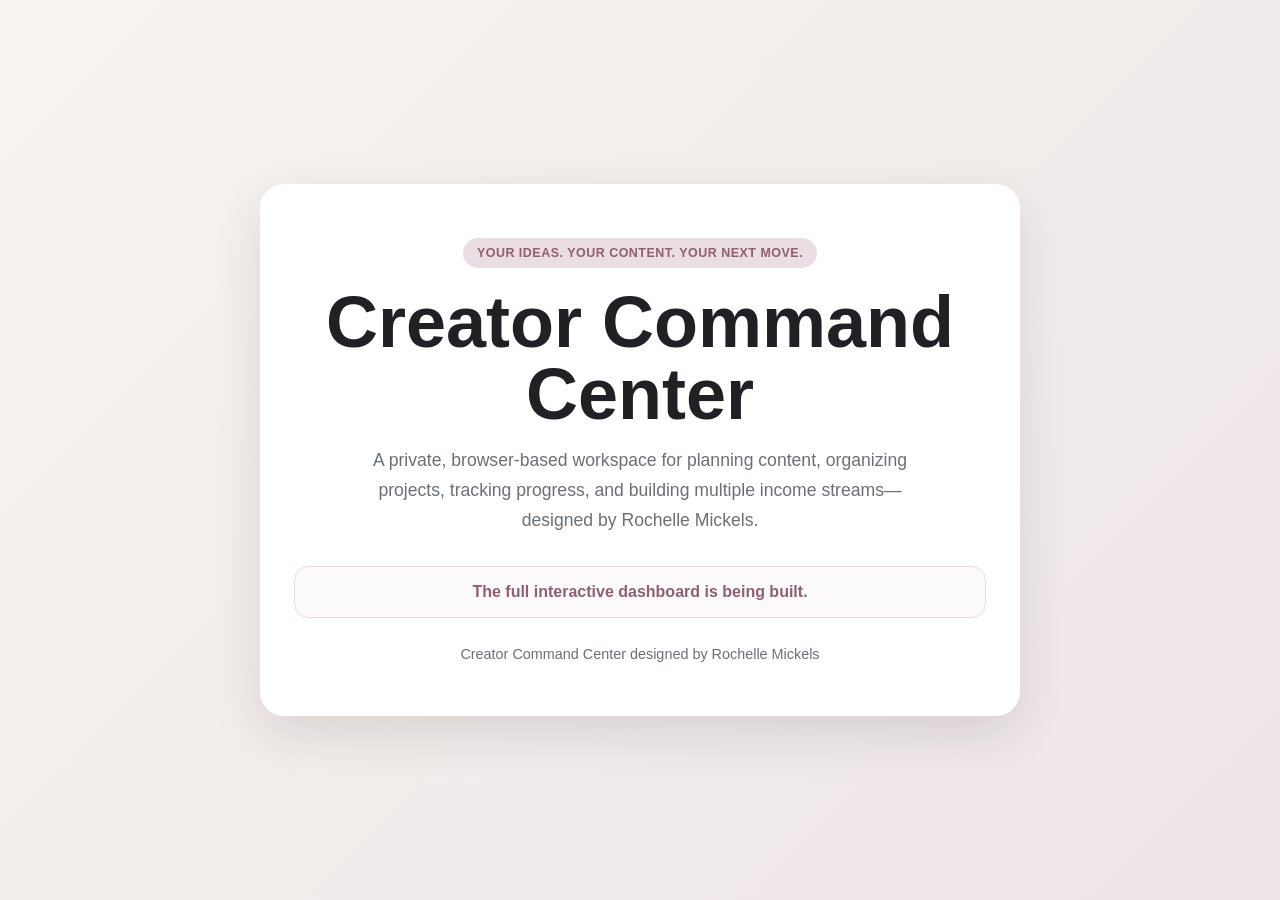
==== index.html @ 7d39bf5c "Add initial Creator Command Center homepage" ====
<!DOCTYPE html>
<html lang="en">
<head>
  <meta charset="UTF-8">
  <meta name="viewport" content="width=device-width, initial-scale=1.0">
  <meta name="description" content="Creator Command Center designed by Rochelle Mickels">
  <title>Creator Command Center</title>
  <style>
    :root {
      --bg: #f7f4ef;
      --card: #ffffff;
      --ink: #202124;
      --muted: #6b6f76;
      --accent: #8f5f73;
      --accent-soft: #eadde3;
    }
    * { box-sizing: border-box; }
    body {
      margin: 0;
      min-height: 100vh;
      display: grid;
      place-items: center;
      padding: 24px;
      font-family: Arial, Helvetica, sans-serif;
      color: var(--ink);
      background: linear-gradient(135deg, #f7f4ef, #eee5e8);
    }
    main {
      width: min(760px, 100%);
      padding: 54px 34px;
      text-align: center;
      background: var(--card);
      border-radius: 24px;
      box-shadow: 0 18px 50px rgba(32, 33, 36, 0.12);
    }
    .eyebrow {
      display: inline-block;
      margin-bottom: 18px;
      padding: 8px 14px;
      border-radius: 999px;
      background: var(--accent-soft);
      color: var(--accent);
      font-weight: 700;
      letter-spacing: .04em;
      text-transform: uppercase;
      font-size: .78rem;
    }
    h1 {
      margin: 0 0 16px;
      font-size: clamp(2.2rem, 7vw, 4.5rem);
      line-height: 1;
    }
    p {
      margin: 0 auto;
      max-width: 590px;
      color: var(--muted);
      font-size: 1.1rem;
      line-height: 1.7;
    }
    .status {
      margin-top: 30px;
      padding: 16px;
      border: 1px solid #e6dce1;
      border-radius: 14px;
      background: #fcfafb;
      font-weight: 700;
      color: var(--accent);
    }
    footer {
      margin-top: 28px;
      color: var(--muted);
      font-size: .9rem;
    }
  </style>
</head>
<body>
  <main>
    <div class="eyebrow">Your ideas. Your content. Your next move.</div>
    <h1>Creator Command Center</h1>
    <p>A private, browser-based workspace for planning content, organizing projects, tracking progress, and building multiple income streams—designed by Rochelle Mickels.</p>
    <div class="status">The full interactive dashboard is being built.</div>
    <footer>Creator Command Center designed by Rochelle Mickels</footer>
  </main>
</body>
</html>
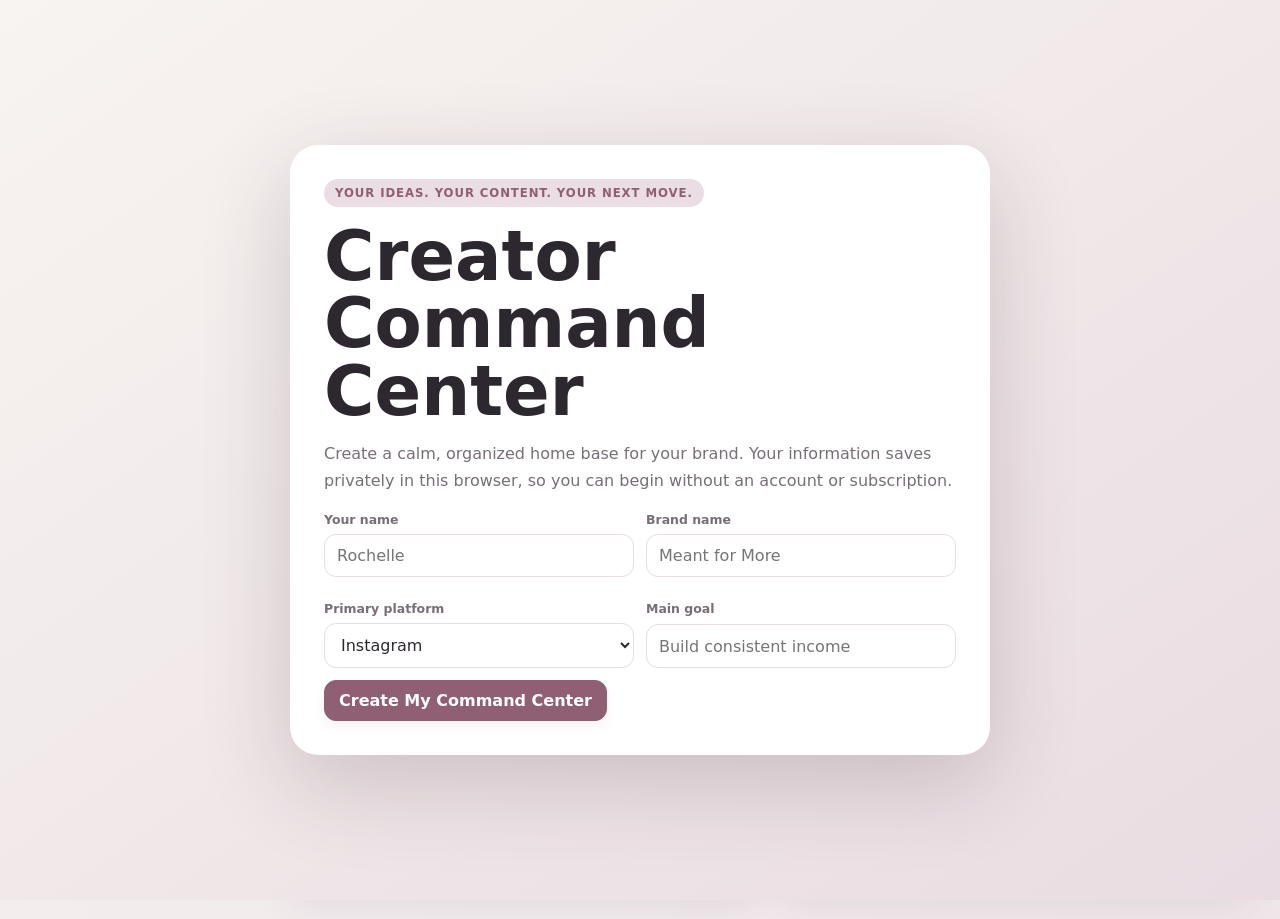
==== commit 964c2690: "Build interactive Creator Command Center dashboard MVP" ====
--- a/index.html
+++ b/index.html
@@ -4,82 +4,135 @@
   <meta charset="UTF-8">
   <meta name="viewport" content="width=device-width, initial-scale=1.0">
   <meta name="description" content="Creator Command Center designed by Rochelle Mickels">
+  <meta name="theme-color" content="#8f5f73">
   <title>Creator Command Center</title>
   <style>
-    :root {
-      --bg: #f7f4ef;
-      --card: #ffffff;
-      --ink: #202124;
-      --muted: #6b6f76;
-      --accent: #8f5f73;
-      --accent-soft: #eadde3;
-    }
-    * { box-sizing: border-box; }
-    body {
-      margin: 0;
-      min-height: 100vh;
-      display: grid;
-      place-items: center;
-      padding: 24px;
-      font-family: Arial, Helvetica, sans-serif;
-      color: var(--ink);
-      background: linear-gradient(135deg, #f7f4ef, #eee5e8);
-    }
-    main {
-      width: min(760px, 100%);
-      padding: 54px 34px;
-      text-align: center;
-      background: var(--card);
-      border-radius: 24px;
-      box-shadow: 0 18px 50px rgba(32, 33, 36, 0.12);
-    }
-    .eyebrow {
-      display: inline-block;
-      margin-bottom: 18px;
-      padding: 8px 14px;
-      border-radius: 999px;
-      background: var(--accent-soft);
-      color: var(--accent);
-      font-weight: 700;
-      letter-spacing: .04em;
-      text-transform: uppercase;
-      font-size: .78rem;
-    }
-    h1 {
-      margin: 0 0 16px;
-      font-size: clamp(2.2rem, 7vw, 4.5rem);
-      line-height: 1;
-    }
-    p {
-      margin: 0 auto;
-      max-width: 590px;
-      color: var(--muted);
-      font-size: 1.1rem;
-      line-height: 1.7;
-    }
-    .status {
-      margin-top: 30px;
-      padding: 16px;
-      border: 1px solid #e6dce1;
-      border-radius: 14px;
-      background: #fcfafb;
-      font-weight: 700;
-      color: var(--accent);
-    }
-    footer {
-      margin-top: 28px;
-      color: var(--muted);
-      font-size: .9rem;
-    }
+    :root{--bg:#f7f3f0;--surface:#fff;--surface-2:#fbf8f9;--ink:#2d2730;--muted:#786e78;--accent:#8f5f73;--accent-2:#c999a9;--accent-soft:#eadde3;--gold:#c6a46a;--line:#e7dde2;--success:#5f806b;--shadow:0 14px 36px rgba(77,54,67,.10);--radius:20px}
+    *{box-sizing:border-box} html{scroll-behavior:smooth} body{margin:0;font-family:Inter,ui-sans-serif,system-ui,-apple-system,BlinkMacSystemFont,"Segoe UI",sans-serif;background:linear-gradient(145deg,#f8f4f1 0%,#efe6ea 100%);color:var(--ink);min-height:100vh}
+    button,input,textarea,select{font:inherit} button{cursor:pointer}
+    .app{display:grid;grid-template-columns:260px 1fr;min-height:100vh}
+    aside{position:sticky;top:0;height:100vh;padding:24px 18px;background:rgba(255,255,255,.86);backdrop-filter:blur(18px);border-right:1px solid var(--line);display:flex;flex-direction:column;gap:22px}
+    .brand{padding:8px 10px 14px}.brand small{display:block;color:var(--accent);font-weight:800;letter-spacing:.12em;text-transform:uppercase;font-size:.69rem;margin-bottom:8px}.brand h1{font-size:1.55rem;line-height:1.05;margin:0}.brand p{margin:9px 0 0;color:var(--muted);font-size:.84rem;line-height:1.45}
+    nav{display:grid;gap:7px}.nav-btn{border:0;background:transparent;padding:12px 13px;border-radius:13px;text-align:left;color:var(--muted);font-weight:700;display:flex;gap:10px;align-items:center}.nav-btn:hover,.nav-btn.active{background:var(--accent-soft);color:var(--accent)}
+    .privacy-note{margin-top:auto;padding:14px;border:1px solid var(--line);border-radius:15px;background:var(--surface-2);font-size:.78rem;line-height:1.45;color:var(--muted)}
+    main{padding:30px;max-width:1500px;width:100%;margin:0 auto}.topbar{display:flex;justify-content:space-between;align-items:flex-start;gap:18px;margin-bottom:24px}.topbar h2{margin:0;font-size:clamp(1.8rem,4vw,3rem);line-height:1.05}.topbar p{margin:8px 0 0;color:var(--muted)}
+    .top-actions{display:flex;gap:10px;flex-wrap:wrap}.btn{border:1px solid var(--line);background:var(--surface);color:var(--ink);padding:10px 14px;border-radius:12px;font-weight:800;box-shadow:0 5px 12px rgba(77,54,67,.06)}.btn.primary{background:var(--accent);color:#fff;border-color:var(--accent)}.btn.ghost{box-shadow:none;background:transparent}.btn.danger{color:#9c3f50}
+    .section{display:none}.section.active{display:block}.grid{display:grid;grid-template-columns:repeat(12,1fr);gap:18px}.card{background:rgba(255,255,255,.92);border:1px solid rgba(231,221,226,.95);border-radius:var(--radius);box-shadow:var(--shadow);padding:20px}.span-12{grid-column:span 12}.span-8{grid-column:span 8}.span-7{grid-column:span 7}.span-6{grid-column:span 6}.span-5{grid-column:span 5}.span-4{grid-column:span 4}
+    .card h3{margin:0 0 5px;font-size:1.06rem}.sub{color:var(--muted);font-size:.85rem;margin:0 0 16px}.stat-row{display:grid;grid-template-columns:repeat(4,1fr);gap:12px}.stat{padding:16px;border-radius:16px;background:var(--surface-2);border:1px solid var(--line)}.stat strong{display:block;font-size:1.5rem;color:var(--accent)}.stat span{font-size:.78rem;color:var(--muted);font-weight:700}
+    .field{display:grid;gap:7px;margin-bottom:12px}.field label{font-size:.78rem;font-weight:800;color:var(--muted)}input,textarea,select{width:100%;border:1px solid var(--line);background:#fff;border-radius:12px;padding:11px 12px;color:var(--ink);outline:none}input:focus,textarea:focus,select:focus{border-color:var(--accent-2);box-shadow:0 0 0 3px rgba(201,153,169,.18)}textarea{min-height:110px;resize:vertical}
+    .big-three{display:grid;gap:10px}.task-line{display:flex;gap:10px;align-items:center;padding:11px;border-radius:12px;background:var(--surface-2);border:1px solid var(--line)}.task-line input[type=checkbox]{width:18px;height:18px;accent-color:var(--accent)}.task-line input[type=text]{border:0;background:transparent;padding:0}.task-line.done input[type=text]{text-decoration:line-through;color:var(--muted)}
+    .list{display:grid;gap:10px}.item{padding:14px;border:1px solid var(--line);border-radius:14px;background:var(--surface-2);display:flex;justify-content:space-between;gap:14px;align-items:flex-start}.item h4{margin:0 0 4px;font-size:.95rem}.item p{margin:0;color:var(--muted);font-size:.82rem;white-space:pre-wrap}.badge{display:inline-flex;padding:5px 9px;border-radius:999px;background:var(--accent-soft);color:var(--accent);font-size:.7rem;font-weight:800;white-space:nowrap}.icon-btn{border:0;background:transparent;color:var(--muted);font-weight:900;padding:4px 7px}.empty{padding:20px;text-align:center;border:1px dashed var(--line);border-radius:14px;color:var(--muted);font-size:.85rem}
+    .form-row{display:grid;grid-template-columns:1.2fr .8fr .8fr auto;gap:9px;align-items:end}.idea-row{grid-template-columns:1.2fr .8fr 1fr auto}.money{font-variant-numeric:tabular-nums}.progress{height:10px;background:#eee6ea;border-radius:999px;overflow:hidden}.progress span{display:block;height:100%;background:linear-gradient(90deg,var(--accent),var(--gold));border-radius:inherit}
+    .week-grid{display:grid;grid-template-columns:repeat(7,1fr);gap:9px}.day{min-height:130px;padding:11px;border:1px solid var(--line);border-radius:14px;background:var(--surface-2)}.day strong{display:block;font-size:.78rem;color:var(--accent);margin-bottom:8px}.day textarea{min-height:90px;border:0;padding:0;background:transparent;font-size:.8rem}
+    .modal{position:fixed;inset:0;background:rgba(36,28,34,.52);display:none;place-items:center;padding:20px;z-index:20}.modal.open{display:grid}.modal-panel{width:min(620px,100%);background:#fff;border-radius:24px;padding:26px;box-shadow:0 26px 80px rgba(35,24,31,.30)}.modal-panel h2{margin:0 0 8px}.modal-panel p{color:var(--muted);line-height:1.55}.modal-actions{display:flex;justify-content:flex-end;gap:10px;margin-top:18px}
+    .welcome{position:fixed;inset:0;z-index:30;display:grid;place-items:center;padding:20px;background:linear-gradient(145deg,#f8f4f1,#e9dce2)}.welcome.hidden{display:none}.welcome-card{width:min(700px,100%);background:#fff;border-radius:28px;padding:34px;box-shadow:0 28px 90px rgba(63,40,52,.20)}.welcome .eyebrow{display:inline-flex;padding:7px 11px;border-radius:999px;background:var(--accent-soft);color:var(--accent);font-weight:900;font-size:.73rem;letter-spacing:.08em;text-transform:uppercase}.welcome h1{font-size:clamp(2.2rem,7vw,4.3rem);line-height:.98;margin:16px 0}.welcome p{color:var(--muted);line-height:1.65}.welcome-grid{display:grid;grid-template-columns:1fr 1fr;gap:12px;margin-top:18px}
+    .mobile-menu{display:none}
+    @media(max-width:1000px){.app{grid-template-columns:1fr}aside{position:fixed;left:-280px;z-index:15;width:260px;transition:.25s}aside.open{left:0}.mobile-menu{display:inline-flex}.span-8,.span-7,.span-6,.span-5,.span-4{grid-column:span 12}.stat-row{grid-template-columns:repeat(2,1fr)}.week-grid{grid-template-columns:1fr 1fr}.form-row,.idea-row{grid-template-columns:1fr 1fr}.form-row .btn,.idea-row .btn{grid-column:span 2}}
+    @media(max-width:650px){main{padding:18px}.topbar{align-items:stretch;flex-direction:column}.welcome-grid,.week-grid,.stat-row,.form-row,.idea-row{grid-template-columns:1fr}.form-row .btn,.idea-row .btn{grid-column:auto}.card{padding:16px}.top-actions{width:100%}.top-actions .btn{flex:1}.welcome-card{padding:24px}.app{overflow-x:hidden}}
   </style>
 </head>
 <body>
-  <main>
-    <div class="eyebrow">Your ideas. Your content. Your next move.</div>
-    <h1>Creator Command Center</h1>
-    <p>A private, browser-based workspace for planning content, organizing projects, tracking progress, and building multiple income streams—designed by Rochelle Mickels.</p>
-    <div class="status">The full interactive dashboard is being built.</div>
-    <footer>Creator Command Center designed by Rochelle Mickels</footer>
-  </main>
+  <div id="welcome" class="welcome hidden">
+    <div class="welcome-card">
+      <span class="eyebrow">Your ideas. Your content. Your next move.</span>
+      <h1>Creator Command Center</h1>
+      <p>Create a calm, organized home base for your brand. Your information saves privately in this browser, so you can begin without an account or subscription.</p>
+      <div class="welcome-grid">
+        <div class="field"><label>Your name</label><input id="setupName" placeholder="Rochelle"></div>
+        <div class="field"><label>Brand name</label><input id="setupBrand" placeholder="Meant for More"></div>
+        <div class="field"><label>Primary platform</label><select id="setupPlatform"><option>Instagram</option><option>TikTok</option><option>YouTube</option><option>Substack</option><option>Pinterest</option><option>Facebook</option><option>Other</option></select></div>
+        <div class="field"><label>Main goal</label><input id="setupGoal" placeholder="Build consistent income"></div>
+      </div>
+      <button class="btn primary" id="startBtn">Create My Command Center</button>
+    </div>
+  </div>
+
+  <div class="app">
+    <aside id="sidebar">
+      <div class="brand"><small>Designed by Rochelle Mickels</small><h1>Creator Command Center</h1><p id="brandSubtitle">A calm place to build what is next.</p></div>
+      <nav>
+        <button class="nav-btn active" data-section="dashboard">⌂ Dashboard</button>
+        <button class="nav-btn" data-section="brain">✦ Brain Dump</button>
+        <button class="nav-btn" data-section="projects">◇ Future Projects</button>
+        <button class="nav-btn" data-section="content">▦ Content Planner</button>
+        <button class="nav-btn" data-section="revenue">$ Revenue Tracker</button>
+        <button class="nav-btn" data-section="review">✓ Weekly Review</button>
+      </nav>
+      <div class="privacy-note"><strong>Private by default</strong><br>Your entries are saved locally in this browser and are not uploaded to the public GitHub repository.</div>
+    </aside>
+
+    <main>
+      <header class="topbar">
+        <div><button class="btn ghost mobile-menu" id="menuBtn">☰ Menu</button><h2 id="pageTitle">Good morning, Creator.</h2><p id="pageSubtitle">Focus on the few moves that make everything else easier.</p></div>
+        <div class="top-actions"><button class="btn" id="exportBtn">Backup</button><button class="btn" id="importBtn">Restore</button><button class="btn primary" id="profileBtn">Profile</button><input type="file" id="importFile" accept="application/json" hidden></div>
+      </header>
+
+      <section id="dashboard" class="section active">
+        <div class="grid">
+          <div class="card span-12"><div class="stat-row"><div class="stat"><strong id="statTasks">0/3</strong><span>Big 3 complete</span></div><div class="stat"><strong id="statIdeas">0</strong><span>Saved ideas</span></div><div class="stat"><strong id="statProjects">0</strong><span>Future projects</span></div><div class="stat"><strong id="statRevenue">$0</strong><span>Tracked revenue</span></div></div></div>
+          <div class="card span-5"><h3>Today’s Big 3</h3><p class="sub">Three meaningful priorities—not an overwhelming list.</p><div class="big-three" id="bigThree"></div></div>
+          <div class="card span-7"><h3>Morning Brain Dump</h3><p class="sub">Clear your mind before organizing the day.</p><textarea id="quickBrain" placeholder="What is on your mind this morning?"></textarea><button class="btn primary" id="saveBrainBtn">Save Brain Dump</button></div>
+          <div class="card span-6"><h3>Current Focus</h3><p class="sub">Keep your brand direction visible.</p><div class="field"><label>Main goal</label><input id="mainGoal" placeholder="What matters most right now?"></div><div class="field"><label>This week’s focus</label><textarea id="weekFocus" placeholder="What would make this week feel successful?"></textarea></div></div>
+          <div class="card span-6"><h3>Momentum</h3><p class="sub">Small progress compounds.</p><div class="progress"><span id="momentumBar" style="width:0%"></span></div><p id="momentumText" class="sub" style="margin-top:12px">Complete your Big 3 to build momentum.</p><div class="item"><div><h4>Next best move</h4><p id="nextMove">Choose your first priority for today.</p></div><span class="badge">Today</span></div></div>
+        </div>
+      </section>
+
+      <section id="brain" class="section"><div class="grid"><div class="card span-12"><h3>Brain Dump Archive</h3><p class="sub">Capture thoughts, worries, tasks, and ideas without needing to organize them first.</p><div class="field"><label>New entry</label><textarea id="brainEntry" placeholder="Write freely..."></textarea></div><button class="btn primary" id="addBrainBtn">Add Entry</button></div><div class="card span-12"><div id="brainList" class="list"></div></div></div></section>
+
+      <section id="projects" class="section"><div class="grid"><div class="card span-12"><h3>Future Projects</h3><p class="sub">Save ideas now so they stop competing for today’s attention.</p><div class="form-row"><div class="field"><label>Project</label><input id="projectTitle" placeholder="Example: Free creator starter guide"></div><div class="field"><label>Category</label><select id="projectCategory"><option>PDF or Content Idea</option><option>Brand Partnership</option><option>Course</option><option>Website</option><option>Income Stream</option><option>Other</option></select></div><div class="field"><label>Platform</label><select id="projectPlatform"><option>Substack</option><option>Instagram</option><option>TikTok</option><option>Pinterest</option><option>YouTube</option><option>Facebook</option><option>Multiple</option></select></div><button class="btn primary" id="addProjectBtn">Add</button></div></div><div class="card span-12"><div id="projectList" class="list"></div></div></div></section>
+
+      <section id="content" class="section"><div class="grid"><div class="card span-12"><h3>Content Idea Bank</h3><p class="sub">Capture the idea and choose where it belongs.</p><div class="form-row idea-row"><div class="field"><label>Content idea</label><input id="ideaTitle" placeholder="What do you want to create?"></div><div class="field"><label>Format</label><select id="ideaFormat"><option>Short Video</option><option>Carousel</option><option>Pin</option><option>Article</option><option>PDF</option><option>Email</option><option>Live</option></select></div><div class="field"><label>Platform</label><select id="ideaPlatform"><option>Instagram</option><option>TikTok</option><option>Pinterest</option><option>Substack</option><option>YouTube</option><option>Facebook</option><option>Multiple</option></select></div><button class="btn primary" id="addIdeaBtn">Save</button></div></div><div class="card span-5"><h3>Idea Bank</h3><div id="ideaList" class="list"></div></div><div class="card span-7"><h3>Weekly Content Calendar</h3><p class="sub">A flexible planning view—not another rigid schedule.</p><div id="weekGrid" class="week-grid"></div></div></div></section>
+
+      <section id="revenue" class="section"><div class="grid"><div class="card span-12"><h3>Revenue Tracker</h3><p class="sub">Track income streams without needing a complicated spreadsheet.</p><div class="form-row"><div class="field"><label>Source</label><input id="revenueSource" placeholder="Affiliate, UGC, brand deal..."></div><div class="field"><label>Amount</label><input id="revenueAmount" type="number" min="0" step="0.01" placeholder="0.00"></div><div class="field"><label>Date</label><input id="revenueDate" type="date"></div><button class="btn primary" id="addRevenueBtn">Add</button></div></div><div class="card span-4"><h3>Total Revenue</h3><p class="money" id="revenueTotal" style="font-size:2.3rem;font-weight:900;color:var(--accent);margin:12px 0">$0</p><p class="sub">Based on entries saved in this browser.</p></div><div class="card span-8"><h3>Income Entries</h3><div id="revenueList" class="list"></div></div></div></section>
+
+      <section id="review" class="section"><div class="grid"><div class="card span-6"><h3>Weekly Reflection</h3><p class="sub">Notice progress before planning more.</p><div class="field"><label>What worked?</label><textarea id="reviewWorked"></textarea></div><div class="field"><label>What felt difficult?</label><textarea id="reviewHard"></textarea></div><div class="field"><label>What will I do differently next week?</label><textarea id="reviewNext"></textarea></div><button class="btn primary" id="saveReviewBtn">Save Review</button></div><div class="card span-6"><h3>Wins & Evidence</h3><p class="sub">Record proof that you are moving forward.</p><div class="field"><label>This week’s wins</label><textarea id="reviewWins" placeholder="Small wins count."></textarea></div><div class="field"><label>One thing I am proud of</label><input id="reviewProud"></div><div class="item"><div><h4>Reminder</h4><p>You do not need to do everything at once. You only need to keep choosing the next right step.</p></div><span class="badge">Meant for More</span></div></div></div></section>
+    </main>
+  </div>
+
+  <div class="modal" id="profileModal"><div class="modal-panel"><h2>Personalize Your Command Center</h2><p>This allows each creator to use the same website while keeping a separate setup and data in their own browser.</p><div class="welcome-grid"><div class="field"><label>Your name</label><input id="profileName"></div><div class="field"><label>Brand name</label><input id="profileBrand"></div><div class="field"><label>Primary platform</label><input id="profilePlatform"></div><div class="field"><label>Main goal</label><input id="profileGoal"></div></div><div class="modal-actions"><button class="btn" id="closeProfileBtn">Cancel</button><button class="btn primary" id="saveProfileBtn">Save</button></div></div></div>
+
+  <script>
+    const STORAGE_KEY='creatorCommandCenter.v1';
+    const days=['Mon','Tue','Wed','Thu','Fri','Sat','Sun'];
+    const defaults={profile:{name:'',brand:'',platform:'Instagram',goal:''},bigThree:[{text:'',done:false},{text:'',done:false},{text:'',done:false}],brain:[],projects:[],ideas:[],revenue:[],week:Object.fromEntries(days.map(d=>[d,''])),focus:{mainGoal:'',weekFocus:''},review:{worked:'',hard:'',next:'',wins:'',proud:''}};
+    let state=load();
+    function load(){try{return {...structuredClone(defaults),...JSON.parse(localStorage.getItem(STORAGE_KEY)||'{}')}}catch{return structuredClone(defaults)}}
+    function save(){localStorage.setItem(STORAGE_KEY,JSON.stringify(state));renderStats()}
+    const $=id=>document.getElementById(id);
+    function esc(s=''){return String(s).replace(/[&<>'"]/g,c=>({'&':'&amp;','<':'&lt;','>':'&gt;',"'":'&#39;','"':'&quot;'}[c]))}
+    function money(n){return new Intl.NumberFormat('en-US',{style:'currency',currency:'USD',maximumFractionDigits:2}).format(n||0)}
+    function init(){if(!state.profile.name)$('welcome').classList.remove('hidden');renderAll();bind();}
+    function bind(){
+      document.querySelectorAll('.nav-btn').forEach(b=>b.addEventListener('click',()=>showSection(b.dataset.section,b)));
+      $('menuBtn').onclick=()=>$('sidebar').classList.toggle('open');
+      $('startBtn').onclick=()=>{state.profile={name:$('setupName').value.trim()||'Creator',brand:$('setupBrand').value.trim()||'My Brand',platform:$('setupPlatform').value,goal:$('setupGoal').value.trim()};state.focus.mainGoal=state.profile.goal;save();$('welcome').classList.add('hidden');renderAll()};
+      $('profileBtn').onclick=openProfile;$('closeProfileBtn').onclick=()=>$('profileModal').classList.remove('open');$('saveProfileBtn').onclick=saveProfile;
+      $('quickBrain').oninput=e=>{state.quickBrain=e.target.value;save()};$('saveBrainBtn').onclick=()=>{const v=$('quickBrain').value.trim();if(v){state.brain.unshift({id:Date.now(),text:v,date:new Date().toLocaleString()});state.quickBrain='';save();renderBrain();$('quickBrain').value=''}};
+      $('addBrainBtn').onclick=()=>{const v=$('brainEntry').value.trim();if(v){state.brain.unshift({id:Date.now(),text:v,date:new Date().toLocaleString()});$('brainEntry').value='';save();renderBrain()}};
+      $('addProjectBtn').onclick=()=>{const title=$('projectTitle').value.trim();if(!title)return;state.projects.unshift({id:Date.now(),title,category:$('projectCategory').value,platform:$('projectPlatform').value});$('projectTitle').value='';save();renderProjects()};
+      $('addIdeaBtn').onclick=()=>{const title=$('ideaTitle').value.trim();if(!title)return;state.ideas.unshift({id:Date.now(),title,format:$('ideaFormat').value,platform:$('ideaPlatform').value});$('ideaTitle').value='';save();renderIdeas()};
+      $('addRevenueBtn').onclick=()=>{const source=$('revenueSource').value.trim(),amount=Number($('revenueAmount').value);if(!source||!amount)return;state.revenue.unshift({id:Date.now(),source,amount,date:$('revenueDate').value||new Date().toISOString().slice(0,10)});$('revenueSource').value='';$('revenueAmount').value='';save();renderRevenue()};
+      $('mainGoal').oninput=e=>{state.focus.mainGoal=e.target.value;save()};$('weekFocus').oninput=e=>{state.focus.weekFocus=e.target.value;save()};
+      $('saveReviewBtn').onclick=()=>{state.review={worked:$('reviewWorked').value,hard:$('reviewHard').value,next:$('reviewNext').value,wins:$('reviewWins').value,proud:$('reviewProud').value};save();alert('Weekly review saved in this browser.')};
+      $('exportBtn').onclick=exportData;$('importBtn').onclick=()=>$('importFile').click();$('importFile').onchange=importData;
+    }
+    function showSection(id,btn){document.querySelectorAll('.section').forEach(s=>s.classList.remove('active'));$(id).classList.add('active');document.querySelectorAll('.nav-btn').forEach(b=>b.classList.remove('active'));btn.classList.add('active');$('sidebar').classList.remove('open');const titles={dashboard:['Dashboard','Focus on the few moves that make everything else easier.'],brain:['Brain Dump','A safe place to put everything competing for your attention.'],projects:['Future Projects','Protect today by parking tomorrow’s possibilities.'],content:['Content Planner','Turn ideas into a simple, visible plan.'],revenue:['Revenue Tracker','See which income streams are beginning to grow.'],review:['Weekly Review','Reflect, reset, and choose what comes next.']};$('pageTitle').textContent=titles[id][0];$('pageSubtitle').textContent=titles[id][1]}
+    function renderAll(){renderHeader();renderBigThree();renderBrain();renderProjects();renderIdeas();renderWeek();renderRevenue();renderReview();renderStats();$('quickBrain').value=state.quickBrain||'';$('mainGoal').value=state.focus?.mainGoal||'';$('weekFocus').value=state.focus?.weekFocus||''}
+    function renderHeader(){const n=state.profile.name||'Creator';$('pageTitle').textContent=`Good morning, ${n}.`;$('brandSubtitle').textContent=state.profile.brand?`${state.profile.brand} · ${state.profile.platform}`:'A calm place to build what is next.'}
+    function renderBigThree(){$('bigThree').innerHTML=state.bigThree.map((t,i)=>`<div class="task-line ${t.done?'done':''}"><input type="checkbox" ${t.done?'checked':''} data-check="${i}"><input type="text" value="${esc(t.text)}" placeholder="Priority ${i+1}" data-task="${i}"></div>`).join('');document.querySelectorAll('[data-task]').forEach(el=>el.oninput=e=>{state.bigThree[+e.target.dataset.task].text=e.target.value;save();renderStats()});document.querySelectorAll('[data-check]').forEach(el=>el.onchange=e=>{state.bigThree[+e.target.dataset.check].done=e.target.checked;save();renderBigThree();renderStats()})}
+    function renderBrain(){const box=$('brainList');box.innerHTML=state.brain.length?state.brain.map(x=>`<div class="item"><div><h4>${esc(x.date)}</h4><p>${esc(x.text)}</p></div><button class="icon-btn" onclick="removeItem('brain',${x.id})">×</button></div>`).join(''):'<div class="empty">No entries yet. Your first brain dump will appear here.</div>'}
+    function renderProjects(){const box=$('projectList');box.innerHTML=state.projects.length?state.projects.map(x=>`<div class="item"><div><h4>${esc(x.title)}</h4><p>${esc(x.category)}</p></div><div><span class="badge">${esc(x.platform)}</span><button class="icon-btn" onclick="removeItem('projects',${x.id})">×</button></div></div>`).join(''):'<div class="empty">Save future projects here without adding them to today’s workload.</div>'}
+    function renderIdeas(){const box=$('ideaList');box.innerHTML=state.ideas.length?state.ideas.map(x=>`<div class="item"><div><h4>${esc(x.title)}</h4><p>${esc(x.format)}</p></div><div><span class="badge">${esc(x.platform)}</span><button class="icon-btn" onclick="removeItem('ideas',${x.id})">×</button></div></div>`).join(''):'<div class="empty">Your content ideas will collect here.</div>'}
+    function renderWeek(){$('weekGrid').innerHTML=days.map(d=>`<div class="day"><strong>${d}</strong><textarea data-day="${d}" placeholder="Plan lightly...">${esc(state.week?.[d]||'')}</textarea></div>`).join('');document.querySelectorAll('[data-day]').forEach(el=>el.oninput=e=>{state.week[e.target.dataset.day]=e.target.value;save()})}
+    function renderRevenue(){const total=state.revenue.reduce((s,x)=>s+Number(x.amount),0);$('revenueTotal').textContent=money(total);$('revenueList').innerHTML=state.revenue.length?state.revenue.map(x=>`<div class="item"><div><h4>${esc(x.source)}</h4><p>${esc(x.date)}</p></div><div><strong class="money">${money(x.amount)}</strong><button class="icon-btn" onclick="removeItem('revenue',${x.id})">×</button></div></div>`).join(''):'<div class="empty">Revenue entries will appear here.</div>'}
+    function renderReview(){const r=state.review||{};$('reviewWorked').value=r.worked||'';$('reviewHard').value=r.hard||'';$('reviewNext').value=r.next||'';$('reviewWins').value=r.wins||'';$('reviewProud').value=r.proud||''}
+    function renderStats(){const done=state.bigThree.filter(x=>x.done).length,total=state.revenue.reduce((s,x)=>s+Number(x.amount),0);$('statTasks').textContent=`${done}/3`;$('statIdeas').textContent=state.ideas.length;$('statProjects').textContent=state.projects.length;$('statRevenue').textContent=money(total).replace('.00','');$('momentumBar').style.width=`${done/3*100}%`;$('momentumText').textContent=done===3?'You completed your Big 3. Protect that win.':`${done} of 3 priorities complete.`;const next=state.bigThree.find(x=>!x.done&&x.text.trim());$('nextMove').textContent=next?next.text:'Choose your first priority for today.'}
+    function openProfile(){$('profileName').value=state.profile.name||'';$('profileBrand').value=state.profile.brand||'';$('profilePlatform').value=state.profile.platform||'';$('profileGoal').value=state.profile.goal||'';$('profileModal').classList.add('open')}
+    function saveProfile(){state.profile={name:$('profileName').value.trim()||'Creator',brand:$('profileBrand').value.trim(),platform:$('profilePlatform').value.trim(),goal:$('profileGoal').value.trim()};state.focus.mainGoal=state.profile.goal||state.focus.mainGoal;save();renderAll();$('profileModal').classList.remove('open')}
+    function removeItem(key,id){state[key]=state[key].filter(x=>x.id!==id);save();({brain:renderBrain,projects:renderProjects,ideas:renderIdeas,revenue:renderRevenue}[key])()}
+    function exportData(){const blob=new Blob([JSON.stringify(state,null,2)],{type:'application/json'}),a=document.createElement('a');a.href=URL.createObjectURL(blob);a.download='creator-command-center-backup.json';a.click();URL.revokeObjectURL(a.href)}
+    function importData(e){const f=e.target.files[0];if(!f)return;const r=new FileReader();r.onload=()=>{try{state={...structuredClone(defaults),...JSON.parse(r.result)};save();renderAll();alert('Backup restored successfully.')}catch{alert('That file could not be restored.')}};r.readAsText(f);e.target.value=''}
+    init();
+  </script>
 </body>
-</html>
+</html>
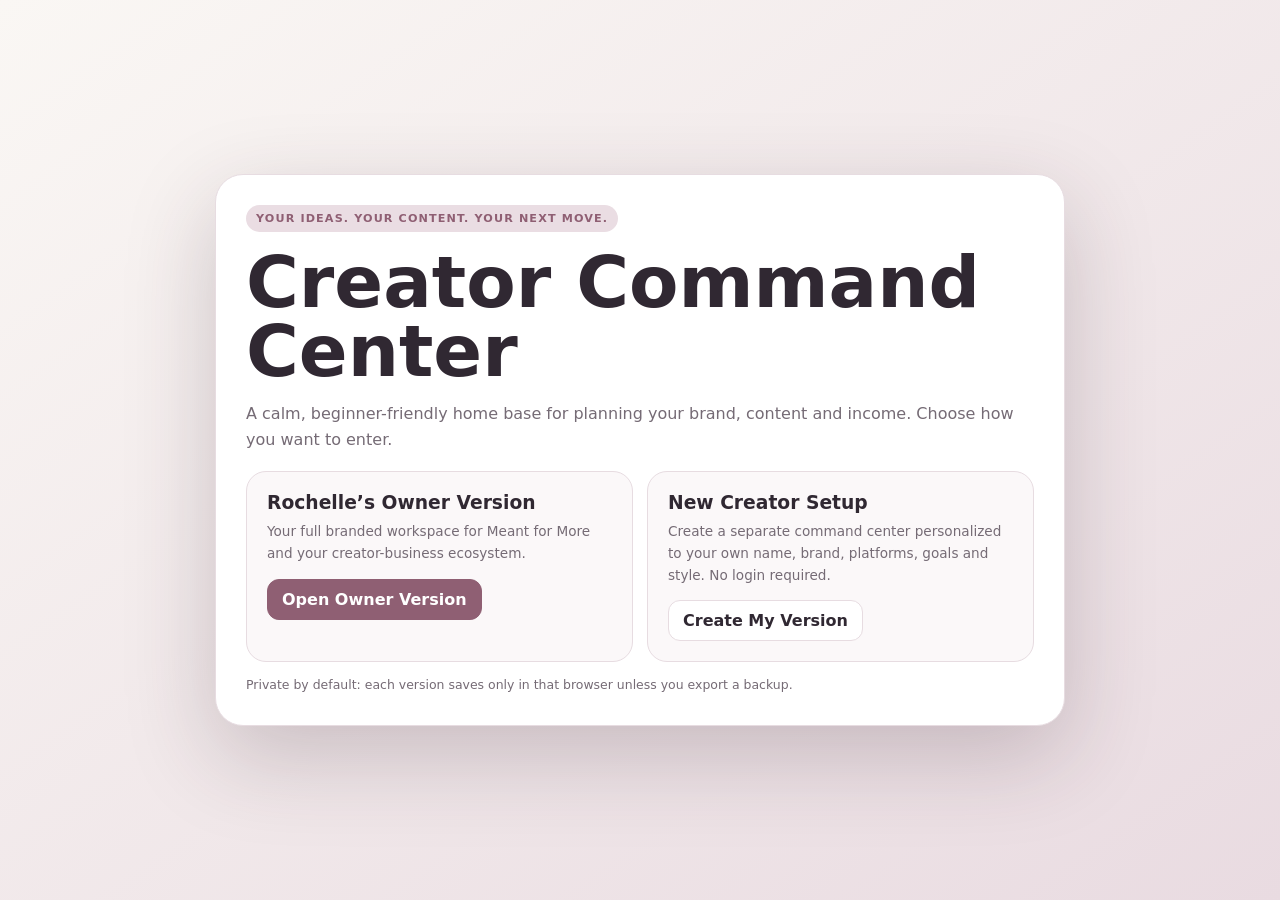
==== commit 425a1be1: "Build two-mode Creator Command Center with onboarding and local profiles" ====
--- a/index.html
+++ b/index.html
@@ -1,138 +1,46 @@
-<!DOCTYPE html>
+<!doctype html>
 <html lang="en">
 <head>
-  <meta charset="UTF-8">
-  <meta name="viewport" content="width=device-width, initial-scale=1.0">
-  <meta name="description" content="Creator Command Center designed by Rochelle Mickels">
-  <meta name="theme-color" content="#8f5f73">
-  <title>Creator Command Center</title>
-  <style>
-    :root{--bg:#f7f3f0;--surface:#fff;--surface-2:#fbf8f9;--ink:#2d2730;--muted:#786e78;--accent:#8f5f73;--accent-2:#c999a9;--accent-soft:#eadde3;--gold:#c6a46a;--line:#e7dde2;--success:#5f806b;--shadow:0 14px 36px rgba(77,54,67,.10);--radius:20px}
-    *{box-sizing:border-box} html{scroll-behavior:smooth} body{margin:0;font-family:Inter,ui-sans-serif,system-ui,-apple-system,BlinkMacSystemFont,"Segoe UI",sans-serif;background:linear-gradient(145deg,#f8f4f1 0%,#efe6ea 100%);color:var(--ink);min-height:100vh}
-    button,input,textarea,select{font:inherit} button{cursor:pointer}
-    .app{display:grid;grid-template-columns:260px 1fr;min-height:100vh}
-    aside{position:sticky;top:0;height:100vh;padding:24px 18px;background:rgba(255,255,255,.86);backdrop-filter:blur(18px);border-right:1px solid var(--line);display:flex;flex-direction:column;gap:22px}
-    .brand{padding:8px 10px 14px}.brand small{display:block;color:var(--accent);font-weight:800;letter-spacing:.12em;text-transform:uppercase;font-size:.69rem;margin-bottom:8px}.brand h1{font-size:1.55rem;line-height:1.05;margin:0}.brand p{margin:9px 0 0;color:var(--muted);font-size:.84rem;line-height:1.45}
-    nav{display:grid;gap:7px}.nav-btn{border:0;background:transparent;padding:12px 13px;border-radius:13px;text-align:left;color:var(--muted);font-weight:700;display:flex;gap:10px;align-items:center}.nav-btn:hover,.nav-btn.active{background:var(--accent-soft);color:var(--accent)}
-    .privacy-note{margin-top:auto;padding:14px;border:1px solid var(--line);border-radius:15px;background:var(--surface-2);font-size:.78rem;line-height:1.45;color:var(--muted)}
-    main{padding:30px;max-width:1500px;width:100%;margin:0 auto}.topbar{display:flex;justify-content:space-between;align-items:flex-start;gap:18px;margin-bottom:24px}.topbar h2{margin:0;font-size:clamp(1.8rem,4vw,3rem);line-height:1.05}.topbar p{margin:8px 0 0;color:var(--muted)}
-    .top-actions{display:flex;gap:10px;flex-wrap:wrap}.btn{border:1px solid var(--line);background:var(--surface);color:var(--ink);padding:10px 14px;border-radius:12px;font-weight:800;box-shadow:0 5px 12px rgba(77,54,67,.06)}.btn.primary{background:var(--accent);color:#fff;border-color:var(--accent)}.btn.ghost{box-shadow:none;background:transparent}.btn.danger{color:#9c3f50}
-    .section{display:none}.section.active{display:block}.grid{display:grid;grid-template-columns:repeat(12,1fr);gap:18px}.card{background:rgba(255,255,255,.92);border:1px solid rgba(231,221,226,.95);border-radius:var(--radius);box-shadow:var(--shadow);padding:20px}.span-12{grid-column:span 12}.span-8{grid-column:span 8}.span-7{grid-column:span 7}.span-6{grid-column:span 6}.span-5{grid-column:span 5}.span-4{grid-column:span 4}
-    .card h3{margin:0 0 5px;font-size:1.06rem}.sub{color:var(--muted);font-size:.85rem;margin:0 0 16px}.stat-row{display:grid;grid-template-columns:repeat(4,1fr);gap:12px}.stat{padding:16px;border-radius:16px;background:var(--surface-2);border:1px solid var(--line)}.stat strong{display:block;font-size:1.5rem;color:var(--accent)}.stat span{font-size:.78rem;color:var(--muted);font-weight:700}
-    .field{display:grid;gap:7px;margin-bottom:12px}.field label{font-size:.78rem;font-weight:800;color:var(--muted)}input,textarea,select{width:100%;border:1px solid var(--line);background:#fff;border-radius:12px;padding:11px 12px;color:var(--ink);outline:none}input:focus,textarea:focus,select:focus{border-color:var(--accent-2);box-shadow:0 0 0 3px rgba(201,153,169,.18)}textarea{min-height:110px;resize:vertical}
-    .big-three{display:grid;gap:10px}.task-line{display:flex;gap:10px;align-items:center;padding:11px;border-radius:12px;background:var(--surface-2);border:1px solid var(--line)}.task-line input[type=checkbox]{width:18px;height:18px;accent-color:var(--accent)}.task-line input[type=text]{border:0;background:transparent;padding:0}.task-line.done input[type=text]{text-decoration:line-through;color:var(--muted)}
-    .list{display:grid;gap:10px}.item{padding:14px;border:1px solid var(--line);border-radius:14px;background:var(--surface-2);display:flex;justify-content:space-between;gap:14px;align-items:flex-start}.item h4{margin:0 0 4px;font-size:.95rem}.item p{margin:0;color:var(--muted);font-size:.82rem;white-space:pre-wrap}.badge{display:inline-flex;padding:5px 9px;border-radius:999px;background:var(--accent-soft);color:var(--accent);font-size:.7rem;font-weight:800;white-space:nowrap}.icon-btn{border:0;background:transparent;color:var(--muted);font-weight:900;padding:4px 7px}.empty{padding:20px;text-align:center;border:1px dashed var(--line);border-radius:14px;color:var(--muted);font-size:.85rem}
-    .form-row{display:grid;grid-template-columns:1.2fr .8fr .8fr auto;gap:9px;align-items:end}.idea-row{grid-template-columns:1.2fr .8fr 1fr auto}.money{font-variant-numeric:tabular-nums}.progress{height:10px;background:#eee6ea;border-radius:999px;overflow:hidden}.progress span{display:block;height:100%;background:linear-gradient(90deg,var(--accent),var(--gold));border-radius:inherit}
-    .week-grid{display:grid;grid-template-columns:repeat(7,1fr);gap:9px}.day{min-height:130px;padding:11px;border:1px solid var(--line);border-radius:14px;background:var(--surface-2)}.day strong{display:block;font-size:.78rem;color:var(--accent);margin-bottom:8px}.day textarea{min-height:90px;border:0;padding:0;background:transparent;font-size:.8rem}
-    .modal{position:fixed;inset:0;background:rgba(36,28,34,.52);display:none;place-items:center;padding:20px;z-index:20}.modal.open{display:grid}.modal-panel{width:min(620px,100%);background:#fff;border-radius:24px;padding:26px;box-shadow:0 26px 80px rgba(35,24,31,.30)}.modal-panel h2{margin:0 0 8px}.modal-panel p{color:var(--muted);line-height:1.55}.modal-actions{display:flex;justify-content:flex-end;gap:10px;margin-top:18px}
-    .welcome{position:fixed;inset:0;z-index:30;display:grid;place-items:center;padding:20px;background:linear-gradient(145deg,#f8f4f1,#e9dce2)}.welcome.hidden{display:none}.welcome-card{width:min(700px,100%);background:#fff;border-radius:28px;padding:34px;box-shadow:0 28px 90px rgba(63,40,52,.20)}.welcome .eyebrow{display:inline-flex;padding:7px 11px;border-radius:999px;background:var(--accent-soft);color:var(--accent);font-weight:900;font-size:.73rem;letter-spacing:.08em;text-transform:uppercase}.welcome h1{font-size:clamp(2.2rem,7vw,4.3rem);line-height:.98;margin:16px 0}.welcome p{color:var(--muted);line-height:1.65}.welcome-grid{display:grid;grid-template-columns:1fr 1fr;gap:12px;margin-top:18px}
-    .mobile-menu{display:none}
-    @media(max-width:1000px){.app{grid-template-columns:1fr}aside{position:fixed;left:-280px;z-index:15;width:260px;transition:.25s}aside.open{left:0}.mobile-menu{display:inline-flex}.span-8,.span-7,.span-6,.span-5,.span-4{grid-column:span 12}.stat-row{grid-template-columns:repeat(2,1fr)}.week-grid{grid-template-columns:1fr 1fr}.form-row,.idea-row{grid-template-columns:1fr 1fr}.form-row .btn,.idea-row .btn{grid-column:span 2}}
-    @media(max-width:650px){main{padding:18px}.topbar{align-items:stretch;flex-direction:column}.welcome-grid,.week-grid,.stat-row,.form-row,.idea-row{grid-template-columns:1fr}.form-row .btn,.idea-row .btn{grid-column:auto}.card{padding:16px}.top-actions{width:100%}.top-actions .btn{flex:1}.welcome-card{padding:24px}.app{overflow-x:hidden}}
-  </style>
-</head>
+<meta charset="utf-8"><meta name="viewport" content="width=device-width,initial-scale=1">
+<meta name="description" content="Creator Command Center designed by Rochelle Mickels"><meta name="theme-color" content="#8f5f73">
+<title>Creator Command Center</title>
+<style>
+:root{--accent:#8f5f73;--accent2:#c89aab;--soft:#eadde3;--gold:#c6a46a;--bg:#f7f2f0;--card:#fff;--ink:#302832;--muted:#756b75;--line:#e7dce1;--shadow:0 16px 42px rgba(72,49,62,.11);--r:20px}*{box-sizing:border-box}body{margin:0;font-family:Inter,ui-sans-serif,system-ui,-apple-system,"Segoe UI",sans-serif;color:var(--ink);background:linear-gradient(145deg,#faf7f4,#eee3e8);min-height:100vh}button,input,textarea,select{font:inherit}button{cursor:pointer}.hidden{display:none!important}.btn{border:1px solid var(--line);background:#fff;color:var(--ink);padding:10px 14px;border-radius:12px;font-weight:800}.btn.primary{background:var(--accent);border-color:var(--accent);color:#fff}.btn.ghost{background:transparent}.btn.danger{color:#9f4052}.shell{display:grid;grid-template-columns:265px 1fr;min-height:100vh}aside{position:sticky;top:0;height:100vh;padding:22px 17px;background:rgba(255,255,255,.88);backdrop-filter:blur(18px);border-right:1px solid var(--line);display:flex;flex-direction:column;gap:19px}.brand{padding:7px 9px}.brand small{display:block;color:var(--accent);font-weight:900;letter-spacing:.12em;text-transform:uppercase;font-size:.68rem}.brand h1{font-size:1.55rem;line-height:1.06;margin:8px 0}.brand p{color:var(--muted);font-size:.82rem;line-height:1.45;margin:0}.profile-chip{padding:12px;border:1px solid var(--line);border-radius:15px;background:#fbf8f9}.profile-chip strong,.profile-chip span{display:block}.profile-chip span{font-size:.76rem;color:var(--muted);margin-top:3px}nav{display:grid;gap:6px}.nav{border:0;background:transparent;padding:11px 12px;text-align:left;border-radius:12px;color:var(--muted);font-weight:800}.nav:hover,.nav.active{background:var(--soft);color:var(--accent)}.privacy{margin-top:auto;padding:13px;border:1px solid var(--line);border-radius:14px;background:#fbf8f9;color:var(--muted);font-size:.76rem;line-height:1.45}main{padding:28px;max-width:1500px;width:100%;margin:auto}.top{display:flex;justify-content:space-between;gap:18px;align-items:flex-start;margin-bottom:22px}.top h2{font-size:clamp(1.8rem,4vw,3rem);line-height:1;margin:0}.top p{margin:9px 0 0;color:var(--muted)}.actions{display:flex;gap:8px;flex-wrap:wrap}.page{display:none}.page.active{display:block}.grid{display:grid;grid-template-columns:repeat(12,1fr);gap:17px}.card{grid-column:span 6;background:rgba(255,255,255,.94);border:1px solid var(--line);box-shadow:var(--shadow);border-radius:var(--r);padding:19px}.wide{grid-column:span 12}.third{grid-column:span 4}.card h3{margin:0 0 5px}.sub{color:var(--muted);font-size:.84rem;margin:0 0 14px}.field{display:grid;gap:6px;margin-bottom:11px}.field label{font-size:.76rem;font-weight:900;color:var(--muted)}input,textarea,select{width:100%;border:1px solid var(--line);border-radius:12px;padding:11px;background:#fff;color:var(--ink);outline:none}textarea{min-height:105px;resize:vertical}input:focus,textarea:focus,select:focus{border-color:var(--accent2);box-shadow:0 0 0 3px color-mix(in srgb,var(--accent2) 24%,transparent)}.stats{display:grid;grid-template-columns:repeat(4,1fr);gap:11px}.stat{padding:15px;border:1px solid var(--line);border-radius:15px;background:#fbf8f9}.stat strong{display:block;font-size:1.45rem;color:var(--accent)}.stat span{font-size:.75rem;color:var(--muted);font-weight:800}.tasks,.list{display:grid;gap:9px}.task,.item{display:flex;gap:10px;align-items:flex-start;padding:11px;border:1px solid var(--line);border-radius:13px;background:#fbf8f9}.task input[type=checkbox]{width:18px;height:18px;accent-color:var(--accent)}.task input[type=text]{padding:0;border:0;background:transparent}.task.done input[type=text]{text-decoration:line-through;color:var(--muted)}.item{justify-content:space-between}.item h4{margin:0 0 4px}.item p{margin:0;color:var(--muted);font-size:.8rem;white-space:pre-wrap}.badge{display:inline-flex;padding:5px 8px;border-radius:999px;background:var(--soft);color:var(--accent);font-size:.68rem;font-weight:900}.formrow{display:grid;grid-template-columns:1.3fr .8fr .8fr auto;gap:8px;align-items:end}.empty{padding:18px;text-align:center;border:1px dashed var(--line);border-radius:13px;color:var(--muted);font-size:.83rem}.welcome{position:fixed;inset:0;z-index:50;background:linear-gradient(145deg,#faf7f4,#e9dbe1);display:grid;place-items:center;padding:20px}.welcome-card{width:min(850px,100%);background:#fff;border:1px solid var(--line);border-radius:28px;padding:30px;box-shadow:0 30px 90px rgba(58,38,50,.22)}.eyebrow{display:inline-flex;padding:7px 10px;border-radius:999px;background:var(--soft);color:var(--accent);font-size:.7rem;font-weight:900;letter-spacing:.1em;text-transform:uppercase}.welcome h1{font-size:clamp(2.3rem,7vw,4.5rem);line-height:.95;margin:16px 0}.welcome p{color:var(--muted);line-height:1.6}.mode-grid{display:grid;grid-template-columns:1fr 1fr;gap:14px;margin-top:19px}.mode{padding:20px;border:1px solid var(--line);border-radius:20px;background:#fbf8f9}.mode h3{margin:0 0 8px}.mode p{font-size:.85rem;margin:0 0 14px}.setup{position:fixed;inset:0;z-index:55;background:rgba(44,32,39,.56);display:grid;place-items:center;padding:20px}.panel{width:min(720px,100%);max-height:92vh;overflow:auto;background:#fff;border-radius:25px;padding:25px;box-shadow:0 28px 80px rgba(35,24,31,.28)}.panel h2{margin-top:0}.two{display:grid;grid-template-columns:1fr 1fr;gap:11px}.themes{display:flex;gap:10px;flex-wrap:wrap}.swatch{width:42px;height:42px;border-radius:50%;border:3px solid #fff;box-shadow:0 0 0 1px var(--line)}.feedback-box{padding:15px;border-radius:15px;background:#fbf8f9;border:1px solid var(--line)}.mobile{display:none}@media(max-width:950px){.shell{grid-template-columns:1fr}aside{position:fixed;left:-285px;width:265px;z-index:30;transition:.2s}aside.open{left:0}.mobile{display:inline-flex}.card,.third{grid-column:span 12}.stats{grid-template-columns:1fr 1fr}.formrow{grid-template-columns:1fr 1fr}.formrow .btn{grid-column:span 2}}@media(max-width:640px){main{padding:17px}.top{flex-direction:column}.mode-grid,.two,.stats,.formrow{grid-template-columns:1fr}.formrow .btn{grid-column:auto}.welcome-card,.panel{padding:21px}.actions{width:100%}.actions .btn{flex:1}}
+</style></head>
 <body>
-  <div id="welcome" class="welcome hidden">
-    <div class="welcome-card">
-      <span class="eyebrow">Your ideas. Your content. Your next move.</span>
-      <h1>Creator Command Center</h1>
-      <p>Create a calm, organized home base for your brand. Your information saves privately in this browser, so you can begin without an account or subscription.</p>
-      <div class="welcome-grid">
-        <div class="field"><label>Your name</label><input id="setupName" placeholder="Rochelle"></div>
-        <div class="field"><label>Brand name</label><input id="setupBrand" placeholder="Meant for More"></div>
-        <div class="field"><label>Primary platform</label><select id="setupPlatform"><option>Instagram</option><option>TikTok</option><option>YouTube</option><option>Substack</option><option>Pinterest</option><option>Facebook</option><option>Other</option></select></div>
-        <div class="field"><label>Main goal</label><input id="setupGoal" placeholder="Build consistent income"></div>
-      </div>
-      <button class="btn primary" id="startBtn">Create My Command Center</button>
-    </div>
-  </div>
-
-  <div class="app">
-    <aside id="sidebar">
-      <div class="brand"><small>Designed by Rochelle Mickels</small><h1>Creator Command Center</h1><p id="brandSubtitle">A calm place to build what is next.</p></div>
-      <nav>
-        <button class="nav-btn active" data-section="dashboard">⌂ Dashboard</button>
-        <button class="nav-btn" data-section="brain">✦ Brain Dump</button>
-        <button class="nav-btn" data-section="projects">◇ Future Projects</button>
-        <button class="nav-btn" data-section="content">▦ Content Planner</button>
-        <button class="nav-btn" data-section="revenue">$ Revenue Tracker</button>
-        <button class="nav-btn" data-section="review">✓ Weekly Review</button>
-      </nav>
-      <div class="privacy-note"><strong>Private by default</strong><br>Your entries are saved locally in this browser and are not uploaded to the public GitHub repository.</div>
-    </aside>
-
-    <main>
-      <header class="topbar">
-        <div><button class="btn ghost mobile-menu" id="menuBtn">☰ Menu</button><h2 id="pageTitle">Good morning, Creator.</h2><p id="pageSubtitle">Focus on the few moves that make everything else easier.</p></div>
-        <div class="top-actions"><button class="btn" id="exportBtn">Backup</button><button class="btn" id="importBtn">Restore</button><button class="btn primary" id="profileBtn">Profile</button><input type="file" id="importFile" accept="application/json" hidden></div>
-      </header>
-
-      <section id="dashboard" class="section active">
-        <div class="grid">
-          <div class="card span-12"><div class="stat-row"><div class="stat"><strong id="statTasks">0/3</strong><span>Big 3 complete</span></div><div class="stat"><strong id="statIdeas">0</strong><span>Saved ideas</span></div><div class="stat"><strong id="statProjects">0</strong><span>Future projects</span></div><div class="stat"><strong id="statRevenue">$0</strong><span>Tracked revenue</span></div></div></div>
-          <div class="card span-5"><h3>Today’s Big 3</h3><p class="sub">Three meaningful priorities—not an overwhelming list.</p><div class="big-three" id="bigThree"></div></div>
-          <div class="card span-7"><h3>Morning Brain Dump</h3><p class="sub">Clear your mind before organizing the day.</p><textarea id="quickBrain" placeholder="What is on your mind this morning?"></textarea><button class="btn primary" id="saveBrainBtn">Save Brain Dump</button></div>
-          <div class="card span-6"><h3>Current Focus</h3><p class="sub">Keep your brand direction visible.</p><div class="field"><label>Main goal</label><input id="mainGoal" placeholder="What matters most right now?"></div><div class="field"><label>This week’s focus</label><textarea id="weekFocus" placeholder="What would make this week feel successful?"></textarea></div></div>
-          <div class="card span-6"><h3>Momentum</h3><p class="sub">Small progress compounds.</p><div class="progress"><span id="momentumBar" style="width:0%"></span></div><p id="momentumText" class="sub" style="margin-top:12px">Complete your Big 3 to build momentum.</p><div class="item"><div><h4>Next best move</h4><p id="nextMove">Choose your first priority for today.</p></div><span class="badge">Today</span></div></div>
-        </div>
-      </section>
-
-      <section id="brain" class="section"><div class="grid"><div class="card span-12"><h3>Brain Dump Archive</h3><p class="sub">Capture thoughts, worries, tasks, and ideas without needing to organize them first.</p><div class="field"><label>New entry</label><textarea id="brainEntry" placeholder="Write freely..."></textarea></div><button class="btn primary" id="addBrainBtn">Add Entry</button></div><div class="card span-12"><div id="brainList" class="list"></div></div></div></section>
-
-      <section id="projects" class="section"><div class="grid"><div class="card span-12"><h3>Future Projects</h3><p class="sub">Save ideas now so they stop competing for today’s attention.</p><div class="form-row"><div class="field"><label>Project</label><input id="projectTitle" placeholder="Example: Free creator starter guide"></div><div class="field"><label>Category</label><select id="projectCategory"><option>PDF or Content Idea</option><option>Brand Partnership</option><option>Course</option><option>Website</option><option>Income Stream</option><option>Other</option></select></div><div class="field"><label>Platform</label><select id="projectPlatform"><option>Substack</option><option>Instagram</option><option>TikTok</option><option>Pinterest</option><option>YouTube</option><option>Facebook</option><option>Multiple</option></select></div><button class="btn primary" id="addProjectBtn">Add</button></div></div><div class="card span-12"><div id="projectList" class="list"></div></div></div></section>
-
-      <section id="content" class="section"><div class="grid"><div class="card span-12"><h3>Content Idea Bank</h3><p class="sub">Capture the idea and choose where it belongs.</p><div class="form-row idea-row"><div class="field"><label>Content idea</label><input id="ideaTitle" placeholder="What do you want to create?"></div><div class="field"><label>Format</label><select id="ideaFormat"><option>Short Video</option><option>Carousel</option><option>Pin</option><option>Article</option><option>PDF</option><option>Email</option><option>Live</option></select></div><div class="field"><label>Platform</label><select id="ideaPlatform"><option>Instagram</option><option>TikTok</option><option>Pinterest</option><option>Substack</option><option>YouTube</option><option>Facebook</option><option>Multiple</option></select></div><button class="btn primary" id="addIdeaBtn">Save</button></div></div><div class="card span-5"><h3>Idea Bank</h3><div id="ideaList" class="list"></div></div><div class="card span-7"><h3>Weekly Content Calendar</h3><p class="sub">A flexible planning view—not another rigid schedule.</p><div id="weekGrid" class="week-grid"></div></div></div></section>
-
-      <section id="revenue" class="section"><div class="grid"><div class="card span-12"><h3>Revenue Tracker</h3><p class="sub">Track income streams without needing a complicated spreadsheet.</p><div class="form-row"><div class="field"><label>Source</label><input id="revenueSource" placeholder="Affiliate, UGC, brand deal..."></div><div class="field"><label>Amount</label><input id="revenueAmount" type="number" min="0" step="0.01" placeholder="0.00"></div><div class="field"><label>Date</label><input id="revenueDate" type="date"></div><button class="btn primary" id="addRevenueBtn">Add</button></div></div><div class="card span-4"><h3>Total Revenue</h3><p class="money" id="revenueTotal" style="font-size:2.3rem;font-weight:900;color:var(--accent);margin:12px 0">$0</p><p class="sub">Based on entries saved in this browser.</p></div><div class="card span-8"><h3>Income Entries</h3><div id="revenueList" class="list"></div></div></div></section>
-
-      <section id="review" class="section"><div class="grid"><div class="card span-6"><h3>Weekly Reflection</h3><p class="sub">Notice progress before planning more.</p><div class="field"><label>What worked?</label><textarea id="reviewWorked"></textarea></div><div class="field"><label>What felt difficult?</label><textarea id="reviewHard"></textarea></div><div class="field"><label>What will I do differently next week?</label><textarea id="reviewNext"></textarea></div><button class="btn primary" id="saveReviewBtn">Save Review</button></div><div class="card span-6"><h3>Wins & Evidence</h3><p class="sub">Record proof that you are moving forward.</p><div class="field"><label>This week’s wins</label><textarea id="reviewWins" placeholder="Small wins count."></textarea></div><div class="field"><label>One thing I am proud of</label><input id="reviewProud"></div><div class="item"><div><h4>Reminder</h4><p>You do not need to do everything at once. You only need to keep choosing the next right step.</p></div><span class="badge">Meant for More</span></div></div></div></section>
-    </main>
-  </div>
-
-  <div class="modal" id="profileModal"><div class="modal-panel"><h2>Personalize Your Command Center</h2><p>This allows each creator to use the same website while keeping a separate setup and data in their own browser.</p><div class="welcome-grid"><div class="field"><label>Your name</label><input id="profileName"></div><div class="field"><label>Brand name</label><input id="profileBrand"></div><div class="field"><label>Primary platform</label><input id="profilePlatform"></div><div class="field"><label>Main goal</label><input id="profileGoal"></div></div><div class="modal-actions"><button class="btn" id="closeProfileBtn">Cancel</button><button class="btn primary" id="saveProfileBtn">Save</button></div></div></div>
-
-  <script>
-    const STORAGE_KEY='creatorCommandCenter.v1';
-    const days=['Mon','Tue','Wed','Thu','Fri','Sat','Sun'];
-    const defaults={profile:{name:'',brand:'',platform:'Instagram',goal:''},bigThree:[{text:'',done:false},{text:'',done:false},{text:'',done:false}],brain:[],projects:[],ideas:[],revenue:[],week:Object.fromEntries(days.map(d=>[d,''])),focus:{mainGoal:'',weekFocus:''},review:{worked:'',hard:'',next:'',wins:'',proud:''}};
-    let state=load();
-    function load(){try{return {...structuredClone(defaults),...JSON.parse(localStorage.getItem(STORAGE_KEY)||'{}')}}catch{return structuredClone(defaults)}}
-    function save(){localStorage.setItem(STORAGE_KEY,JSON.stringify(state));renderStats()}
-    const $=id=>document.getElementById(id);
-    function esc(s=''){return String(s).replace(/[&<>'"]/g,c=>({'&':'&amp;','<':'&lt;','>':'&gt;',"'":'&#39;','"':'&quot;'}[c]))}
-    function money(n){return new Intl.NumberFormat('en-US',{style:'currency',currency:'USD',maximumFractionDigits:2}).format(n||0)}
-    function init(){if(!state.profile.name)$('welcome').classList.remove('hidden');renderAll();bind();}
-    function bind(){
-      document.querySelectorAll('.nav-btn').forEach(b=>b.addEventListener('click',()=>showSection(b.dataset.section,b)));
-      $('menuBtn').onclick=()=>$('sidebar').classList.toggle('open');
-      $('startBtn').onclick=()=>{state.profile={name:$('setupName').value.trim()||'Creator',brand:$('setupBrand').value.trim()||'My Brand',platform:$('setupPlatform').value,goal:$('setupGoal').value.trim()};state.focus.mainGoal=state.profile.goal;save();$('welcome').classList.add('hidden');renderAll()};
-      $('profileBtn').onclick=openProfile;$('closeProfileBtn').onclick=()=>$('profileModal').classList.remove('open');$('saveProfileBtn').onclick=saveProfile;
-      $('quickBrain').oninput=e=>{state.quickBrain=e.target.value;save()};$('saveBrainBtn').onclick=()=>{const v=$('quickBrain').value.trim();if(v){state.brain.unshift({id:Date.now(),text:v,date:new Date().toLocaleString()});state.quickBrain='';save();renderBrain();$('quickBrain').value=''}};
-      $('addBrainBtn').onclick=()=>{const v=$('brainEntry').value.trim();if(v){state.brain.unshift({id:Date.now(),text:v,date:new Date().toLocaleString()});$('brainEntry').value='';save();renderBrain()}};
-      $('addProjectBtn').onclick=()=>{const title=$('projectTitle').value.trim();if(!title)return;state.projects.unshift({id:Date.now(),title,category:$('projectCategory').value,platform:$('projectPlatform').value});$('projectTitle').value='';save();renderProjects()};
-      $('addIdeaBtn').onclick=()=>{const title=$('ideaTitle').value.trim();if(!title)return;state.ideas.unshift({id:Date.now(),title,format:$('ideaFormat').value,platform:$('ideaPlatform').value});$('ideaTitle').value='';save();renderIdeas()};
-      $('addRevenueBtn').onclick=()=>{const source=$('revenueSource').value.trim(),amount=Number($('revenueAmount').value);if(!source||!amount)return;state.revenue.unshift({id:Date.now(),source,amount,date:$('revenueDate').value||new Date().toISOString().slice(0,10)});$('revenueSource').value='';$('revenueAmount').value='';save();renderRevenue()};
-      $('mainGoal').oninput=e=>{state.focus.mainGoal=e.target.value;save()};$('weekFocus').oninput=e=>{state.focus.weekFocus=e.target.value;save()};
-      $('saveReviewBtn').onclick=()=>{state.review={worked:$('reviewWorked').value,hard:$('reviewHard').value,next:$('reviewNext').value,wins:$('reviewWins').value,proud:$('reviewProud').value};save();alert('Weekly review saved in this browser.')};
-      $('exportBtn').onclick=exportData;$('importBtn').onclick=()=>$('importFile').click();$('importFile').onchange=importData;
-    }
-    function showSection(id,btn){document.querySelectorAll('.section').forEach(s=>s.classList.remove('active'));$(id).classList.add('active');document.querySelectorAll('.nav-btn').forEach(b=>b.classList.remove('active'));btn.classList.add('active');$('sidebar').classList.remove('open');const titles={dashboard:['Dashboard','Focus on the few moves that make everything else easier.'],brain:['Brain Dump','A safe place to put everything competing for your attention.'],projects:['Future Projects','Protect today by parking tomorrow’s possibilities.'],content:['Content Planner','Turn ideas into a simple, visible plan.'],revenue:['Revenue Tracker','See which income streams are beginning to grow.'],review:['Weekly Review','Reflect, reset, and choose what comes next.']};$('pageTitle').textContent=titles[id][0];$('pageSubtitle').textContent=titles[id][1]}
-    function renderAll(){renderHeader();renderBigThree();renderBrain();renderProjects();renderIdeas();renderWeek();renderRevenue();renderReview();renderStats();$('quickBrain').value=state.quickBrain||'';$('mainGoal').value=state.focus?.mainGoal||'';$('weekFocus').value=state.focus?.weekFocus||''}
-    function renderHeader(){const n=state.profile.name||'Creator';$('pageTitle').textContent=`Good morning, ${n}.`;$('brandSubtitle').textContent=state.profile.brand?`${state.profile.brand} · ${state.profile.platform}`:'A calm place to build what is next.'}
-    function renderBigThree(){$('bigThree').innerHTML=state.bigThree.map((t,i)=>`<div class="task-line ${t.done?'done':''}"><input type="checkbox" ${t.done?'checked':''} data-check="${i}"><input type="text" value="${esc(t.text)}" placeholder="Priority ${i+1}" data-task="${i}"></div>`).join('');document.querySelectorAll('[data-task]').forEach(el=>el.oninput=e=>{state.bigThree[+e.target.dataset.task].text=e.target.value;save();renderStats()});document.querySelectorAll('[data-check]').forEach(el=>el.onchange=e=>{state.bigThree[+e.target.dataset.check].done=e.target.checked;save();renderBigThree();renderStats()})}
-    function renderBrain(){const box=$('brainList');box.innerHTML=state.brain.length?state.brain.map(x=>`<div class="item"><div><h4>${esc(x.date)}</h4><p>${esc(x.text)}</p></div><button class="icon-btn" onclick="removeItem('brain',${x.id})">×</button></div>`).join(''):'<div class="empty">No entries yet. Your first brain dump will appear here.</div>'}
-    function renderProjects(){const box=$('projectList');box.innerHTML=state.projects.length?state.projects.map(x=>`<div class="item"><div><h4>${esc(x.title)}</h4><p>${esc(x.category)}</p></div><div><span class="badge">${esc(x.platform)}</span><button class="icon-btn" onclick="removeItem('projects',${x.id})">×</button></div></div>`).join(''):'<div class="empty">Save future projects here without adding them to today’s workload.</div>'}
-    function renderIdeas(){const box=$('ideaList');box.innerHTML=state.ideas.length?state.ideas.map(x=>`<div class="item"><div><h4>${esc(x.title)}</h4><p>${esc(x.format)}</p></div><div><span class="badge">${esc(x.platform)}</span><button class="icon-btn" onclick="removeItem('ideas',${x.id})">×</button></div></div>`).join(''):'<div class="empty">Your content ideas will collect here.</div>'}
-    function renderWeek(){$('weekGrid').innerHTML=days.map(d=>`<div class="day"><strong>${d}</strong><textarea data-day="${d}" placeholder="Plan lightly...">${esc(state.week?.[d]||'')}</textarea></div>`).join('');document.querySelectorAll('[data-day]').forEach(el=>el.oninput=e=>{state.week[e.target.dataset.day]=e.target.value;save()})}
-    function renderRevenue(){const total=state.revenue.reduce((s,x)=>s+Number(x.amount),0);$('revenueTotal').textContent=money(total);$('revenueList').innerHTML=state.revenue.length?state.revenue.map(x=>`<div class="item"><div><h4>${esc(x.source)}</h4><p>${esc(x.date)}</p></div><div><strong class="money">${money(x.amount)}</strong><button class="icon-btn" onclick="removeItem('revenue',${x.id})">×</button></div></div>`).join(''):'<div class="empty">Revenue entries will appear here.</div>'}
-    function renderReview(){const r=state.review||{};$('reviewWorked').value=r.worked||'';$('reviewHard').value=r.hard||'';$('reviewNext').value=r.next||'';$('reviewWins').value=r.wins||'';$('reviewProud').value=r.proud||''}
-    function renderStats(){const done=state.bigThree.filter(x=>x.done).length,total=state.revenue.reduce((s,x)=>s+Number(x.amount),0);$('statTasks').textContent=`${done}/3`;$('statIdeas').textContent=state.ideas.length;$('statProjects').textContent=state.projects.length;$('statRevenue').textContent=money(total).replace('.00','');$('momentumBar').style.width=`${done/3*100}%`;$('momentumText').textContent=done===3?'You completed your Big 3. Protect that win.':`${done} of 3 priorities complete.`;const next=state.bigThree.find(x=>!x.done&&x.text.trim());$('nextMove').textContent=next?next.text:'Choose your first priority for today.'}
-    function openProfile(){$('profileName').value=state.profile.name||'';$('profileBrand').value=state.profile.brand||'';$('profilePlatform').value=state.profile.platform||'';$('profileGoal').value=state.profile.goal||'';$('profileModal').classList.add('open')}
-    function saveProfile(){state.profile={name:$('profileName').value.trim()||'Creator',brand:$('profileBrand').value.trim(),platform:$('profilePlatform').value.trim(),goal:$('profileGoal').value.trim()};state.focus.mainGoal=state.profile.goal||state.focus.mainGoal;save();renderAll();$('profileModal').classList.remove('open')}
-    function removeItem(key,id){state[key]=state[key].filter(x=>x.id!==id);save();({brain:renderBrain,projects:renderProjects,ideas:renderIdeas,revenue:renderRevenue}[key])()}
-    function exportData(){const blob=new Blob([JSON.stringify(state,null,2)],{type:'application/json'}),a=document.createElement('a');a.href=URL.createObjectURL(blob);a.download='creator-command-center-backup.json';a.click();URL.revokeObjectURL(a.href)}
-    function importData(e){const f=e.target.files[0];if(!f)return;const r=new FileReader();r.onload=()=>{try{state={...structuredClone(defaults),...JSON.parse(r.result)};save();renderAll();alert('Backup restored successfully.')}catch{alert('That file could not be restored.')}};r.readAsText(f);e.target.value=''}
-    init();
-  </script>
-</body>
-</html>+<div id="welcome" class="welcome hidden"><div class="welcome-card"><span class="eyebrow">Your ideas. Your content. Your next move.</span><h1>Creator Command Center</h1><p>A calm, beginner-friendly home base for planning your brand, content and income. Choose how you want to enter.</p><div class="mode-grid"><div class="mode"><h3>Rochelle’s Owner Version</h3><p>Your full branded workspace for Meant for More and your creator-business ecosystem.</p><button class="btn primary" onclick="enterOwner()">Open Owner Version</button></div><div class="mode"><h3>New Creator Setup</h3><p>Create a separate command center personalized to your own name, brand, platforms, goals and style. No login required.</p><button class="btn" onclick="openSetup()">Create My Version</button></div></div><p style="font-size:.78rem;margin-bottom:0">Private by default: each version saves only in that browser unless you export a backup.</p></div></div>
+<div id="setup" class="setup hidden"><div class="panel"><h2>Let’s build your command center</h2><p class="sub">This takes about one minute. You can change everything later.</p><div class="two"><div class="field"><label>Your name</label><input id="sName" placeholder="Your first name"></div><div class="field"><label>Brand name</label><input id="sBrand" placeholder="Your brand or business"></div><div class="field"><label>Primary platform</label><select id="sPlatform"><option>Instagram</option><option>TikTok</option><option>YouTube</option><option>Substack</option><option>Pinterest</option><option>Facebook</option><option>Multiple platforms</option></select></div><div class="field"><label>Main goal</label><input id="sGoal" placeholder="Example: Earn my first $1,000"></div></div><div class="field"><label>What do you create?</label><input id="sNiche" placeholder="Example: wellness, beauty and lifestyle"></div><div class="field"><label>Choose a theme</label><div class="themes"><button class="swatch" title="Rose" style="background:#8f5f73" onclick="pickTheme('#8f5f73','#eadde3')"></button><button class="swatch" title="Sage" style="background:#6f806b" onclick="pickTheme('#6f806b','#dfe8dd')"></button><button class="swatch" title="Blue" style="background:#627994" onclick="pickTheme('#627994','#dde6ef')"></button><button class="swatch" title="Plum" style="background:#725b82" onclick="pickTheme('#725b82','#e6deeb')"></button><button class="swatch" title="Terracotta" style="background:#a36b58" onclick="pickTheme('#a36b58','#efe0d9')"></button></div></div><div style="display:flex;justify-content:flex-end;gap:9px"><button class="btn" onclick="closeSetup()">Back</button><button class="btn primary" onclick="createCreator()">Create My Command Center</button></div></div></div>
+<div class="shell"><aside id="side"><div class="brand"><small>Designed by Rochelle Mickels</small><h1>Creator Command Center</h1><p>A calm place to build what is next.</p></div><div class="profile-chip"><strong id="chipName">Creator</strong><span id="chipBrand">Your Brand</span></div><nav><button class="nav active" data-page="dashboard">⌂ Dashboard</button><button class="nav" data-page="brain">✦ Brain Dump</button><button class="nav" data-page="projects">◇ Future Projects</button><button class="nav" data-page="content">▦ Content Planner</button><button class="nav" data-page="revenue">$ Revenue</button><button class="nav" data-page="review">✓ Weekly Review</button><button class="nav" data-page="settings">⚙ Profile & Feedback</button></nav><div class="privacy"><strong>Private by default</strong><br>Your entries stay in this browser and are never added to the public website code.</div></aside>
+<main><header class="top"><div><button class="btn ghost mobile" onclick="side.classList.toggle('open')">☰ Menu</button><h2 id="title">Welcome back.</h2><p id="subtitle">Focus on the few moves that make everything else easier.</p></div><div class="actions"><button class="btn" onclick="backup()">Backup</button><button class="btn" onclick="restorePick()">Restore</button><button class="btn primary" onclick="showWelcome()">Switch Mode</button><input id="restoreFile" type="file" accept="application/json" hidden></div></header>
+<section id="dashboard" class="page active"><div class="grid"><div class="card wide"><div class="stats"><div class="stat"><strong id="stBig">0/3</strong><span>Big 3 complete</span></div><div class="stat"><strong id="stIdeas">0</strong><span>Saved ideas</span></div><div class="stat"><strong id="stProjects">0</strong><span>Future projects</span></div><div class="stat"><strong id="stRevenue">$0</strong><span>Tracked revenue</span></div></div></div><div class="card"><h3>Today’s Big 3</h3><p class="sub">Three meaningful priorities—not an overwhelming list.</p><div id="big3" class="tasks"></div></div><div class="card"><h3>Morning Brain Dump</h3><p class="sub">Clear your mind before organizing the day.</p><textarea id="quickBrain" placeholder="What is on your mind this morning?"></textarea><button class="btn primary" onclick="saveQuickBrain()">Save Entry</button></div><div class="card"><h3>Current Focus</h3><div class="field"><label>Main goal</label><input id="goal" data-bind="goal"></div><div class="field"><label>This week’s focus</label><textarea id="weekFocus" data-bind="weekFocus"></textarea></div></div><div class="card"><h3>Your Brand Direction</h3><p class="sub" id="brandDirection"></p><div class="field"><label>Next best move</label><input id="nextMove" data-bind="nextMove" placeholder="The smallest useful next step"></div></div></div></section>
+<section id="brain" class="page"><div class="grid"><div class="card wide"><h3>Brain Dump Archive</h3><p class="sub">Capture thoughts, tasks, worries and ideas without organizing them first.</p><textarea id="brainText" placeholder="Write freely..."></textarea><button class="btn primary" onclick="addBrain()">Add Entry</button></div><div class="card wide"><div id="brainList" class="list"></div></div></div></section>
+<section id="projects" class="page"><div class="grid"><div class="card wide"><h3>Future Projects</h3><p class="sub">Save ideas now so they stop competing for today’s attention.</p><div class="formrow"><div class="field"><label>Project</label><input id="pTitle" placeholder="Free creator starter guide"></div><div class="field"><label>Category</label><select id="pCat"><option>PDF or Content Idea</option><option>Brand Partnership</option><option>Course</option><option>Website</option><option>Income Stream</option><option>Other</option></select></div><div class="field"><label>Platform</label><select id="pPlatform"><option>Substack</option><option>TikTok</option><option>Instagram</option><option>Pinterest</option><option>YouTube</option><option>Multiple</option></select></div><button class="btn primary" onclick="addProject()">Add</button></div></div><div class="card wide"><div id="projectList" class="list"></div></div></div></section>
+<section id="content" class="page"><div class="grid"><div class="card wide"><h3>Content Planner</h3><p class="sub">Turn ideas into publishable content.</p><div class="formrow"><div class="field"><label>Content idea</label><input id="cTitle" placeholder="What will you create?"></div><div class="field"><label>Platform</label><select id="cPlatform"><option>Instagram</option><option>TikTok</option><option>Substack</option><option>Pinterest</option><option>YouTube</option><option>Facebook</option></select></div><div class="field"><label>Status</label><select id="cStatus"><option>Idea</option><option>Drafting</option><option>Ready</option><option>Published</option></select></div><button class="btn primary" onclick="addContent()">Add</button></div></div><div class="card wide"><div id="contentList" class="list"></div></div></div></section>
+<section id="revenue" class="page"><div class="grid"><div class="card wide"><h3>Revenue Tracker</h3><p class="sub">Track affiliate, UGC, sponsorship and digital-product income.</p><div class="formrow"><div class="field"><label>Source</label><input id="rSource" placeholder="Amazon affiliate"></div><div class="field"><label>Amount</label><input id="rAmount" type="number" min="0" step=".01" placeholder="0.00"></div><div class="field"><label>Type</label><select id="rType"><option>Affiliate</option><option>UGC</option><option>Sponsorship</option><option>Digital Product</option><option>Other</option></select></div><button class="btn primary" onclick="addRevenue()">Add</button></div></div><div class="card wide"><div id="revenueList" class="list"></div></div></div></section>
+<section id="review" class="page"><div class="grid"><div class="card"><h3>Weekly Wins</h3><textarea id="wins" data-bind="wins" placeholder="What went well?"></textarea></div><div class="card"><h3>Lessons</h3><textarea id="lessons" data-bind="lessons" placeholder="What did you learn?"></textarea></div><div class="card"><h3>What felt heavy?</h3><textarea id="heavy" data-bind="heavy" placeholder="What should change next week?"></textarea></div><div class="card"><h3>Next Week’s Priority</h3><textarea id="nextWeek" data-bind="nextWeek" placeholder="What matters most next?"></textarea></div></div></section>
+<section id="settings" class="page"><div class="grid"><div class="card"><h3>Profile</h3><div class="field"><label>Name</label><input id="setName"></div><div class="field"><label>Brand</label><input id="setBrand"></div><div class="field"><label>Platform</label><input id="setPlatform"></div><div class="field"><label>Niche</label><input id="setNiche"></div><button class="btn primary" onclick="saveProfile()">Save Changes</button></div><div class="card"><h3>Tester Feedback</h3><p class="sub">For non-technical testers: tell Rochelle what was easy, confusing or missing.</p><div class="feedback-box"><div class="field"><label>What were you trying to do?</label><input id="fTask"></div><div class="field"><label>What felt confusing or difficult?</label><textarea id="fIssue"></textarea></div><div class="field"><label>What did you like?</label><textarea id="fLike"></textarea></div><button class="btn primary" onclick="sendFeedback()">Prepare Feedback Email</button><button class="btn" onclick="copyFeedback()">Copy Feedback</button><p class="sub" style="margin-top:10px">No information is sent automatically. The button opens your email app with your notes filled in.</p></div></div><div class="card wide"><h3>Data Controls</h3><p class="sub">Backup before changing browsers or devices.</p><button class="btn" onclick="backup()">Download Backup</button> <button class="btn" onclick="restorePick()">Restore Backup</button> <button class="btn danger" onclick="resetProfile()">Reset This Version</button></div></div></section>
+</main></div>
+<script>
+const KEY='ccc_profiles_v2',ACTIVE='ccc_active_v2';let chosen={accent:'#8f5f73',soft:'#eadde3'},state=null;
+const owner={id:'rochelle-owner',mode:'owner',name:'Rochelle',brand:'Meant for More',platform:'Multiple platforms',niche:'reinvention, wellness, confidence, AI and income',goal:'Build a purposeful personal brand with multiple income streams',theme:{accent:'#8f5f73',soft:'#eadde3'},big3:[{t:'',d:false},{t:'',d:false},{t:'',d:false}],brain:[],projects:[],content:[],revenue:[],weekFocus:'',nextMove:'',wins:'',lessons:'',heavy:'',nextWeek:''};
+const profiles=()=>JSON.parse(localStorage.getItem(KEY)||'{}');const saveProfiles=o=>localStorage.setItem(KEY,JSON.stringify(o));
+function boot(){let id=localStorage.getItem(ACTIVE),p=profiles();if(id&&p[id]){state=p[id];render()}else document.getElementById('welcome').classList.remove('hidden')}
+function enterOwner(){let p=profiles();p[owner.id]=p[owner.id]||structuredClone(owner);saveProfiles(p);localStorage.setItem(ACTIVE,owner.id);state=p[owner.id];welcome.classList.add('hidden');render()}
+function openSetup(){welcome.classList.add('hidden');setup.classList.remove('hidden')}function closeSetup(){setup.classList.add('hidden');welcome.classList.remove('hidden')}function pickTheme(a,s){chosen={accent:a,soft:s}}
+function createCreator(){let name=sName.value.trim(),brand=sBrand.value.trim();if(!name||!brand){alert('Please enter your name and brand name.');return}let id='creator-'+Date.now(),p=profiles();p[id]={id,mode:'creator',name,brand,platform:sPlatform.value,niche:sNiche.value.trim(),goal:sGoal.value.trim(),theme:chosen,big3:[{t:'',d:false},{t:'',d:false},{t:'',d:false}],brain:[],projects:[],content:[],revenue:[],weekFocus:'',nextMove:'',wins:'',lessons:'',heavy:'',nextWeek:''};saveProfiles(p);localStorage.setItem(ACTIVE,id);state=p[id];setup.classList.add('hidden');render()}
+function persist(){let p=profiles();p[state.id]=state;saveProfiles(p);renderStats()}
+function render(){document.documentElement.style.setProperty('--accent',state.theme.accent);document.documentElement.style.setProperty('--soft',state.theme.soft);chipName.textContent=state.name;chipBrand.textContent=state.brand;title.textContent=`Welcome back, ${state.name}.`;subtitle.textContent=state.mode==='owner'?'Your owner workspace is ready. Build the brand one focused move at a time.':'Your personalized workspace is ready. Start with one small step.';goal.value=state.goal||'';weekFocus.value=state.weekFocus||'';nextMove.value=state.nextMove||'';wins.value=state.wins||'';lessons.value=state.lessons||'';heavy.value=state.heavy||'';nextWeek.value=state.nextWeek||'';brandDirection.textContent=`${state.brand} • ${state.platform}${state.niche?' • '+state.niche:''}`;setName.value=state.name;setBrand.value=state.brand;setPlatform.value=state.platform||'';setNiche.value=state.niche||'';renderBig3();renderLists();renderStats()}
+function renderBig3(){big3.innerHTML='';state.big3.forEach((x,i)=>{let d=document.createElement('div');d.className='task'+(x.d?' done':'');d.innerHTML=`<input type="checkbox" ${x.d?'checked':''}><input type="text" placeholder="Priority ${i+1}" value="${esc(x.t)}">`;d.children[0].onchange=e=>{x.d=e.target.checked;persist();renderBig3()};d.children[1].oninput=e=>{x.t=e.target.value;persist()};big3.appendChild(d)})}
+function esc(s=''){return s.replace(/[&<>"']/g,m=>({'&':'&amp;','<':'&lt;','>':'&gt;','"':'&quot;',"'":'&#039;'}[m]))}
+function renderList(el,arr,formatter){el.innerHTML=arr.length?arr.map((x,i)=>formatter(x,i)).join(''):'<div class="empty">Nothing here yet. Add your first entry above.</div>'}
+function renderLists(){renderList(brainList,state.brain,(x,i)=>`<div class="item"><div><h4>${esc(x.date)}</h4><p>${esc(x.text)}</p></div><button class="btn danger" onclick="removeItem('brain',${i})">Delete</button></div>`);renderList(projectList,state.projects,(x,i)=>`<div class="item"><div><h4>${esc(x.title)}</h4><p>${esc(x.cat)} • ${esc(x.platform)}</p></div><button class="btn danger" onclick="removeItem('projects',${i})">Delete</button></div>`);renderList(contentList,state.content,(x,i)=>`<div class="item"><div><h4>${esc(x.title)}</h4><p>${esc(x.platform)}</p></div><span class="badge">${esc(x.status)}</span><button class="btn danger" onclick="removeItem('content',${i})">Delete</button></div>`);renderList(revenueList,state.revenue,(x,i)=>`<div class="item"><div><h4>${esc(x.source)}</h4><p>${esc(x.type)}</p></div><span class="badge">$${Number(x.amount).toFixed(2)}</span><button class="btn danger" onclick="removeItem('revenue',${i})">Delete</button></div>`)}
+function renderStats(){stBig.textContent=`${state.big3.filter(x=>x.d).length}/3`;stIdeas.textContent=state.content.length;stProjects.textContent=state.projects.length;stRevenue.textContent='$'+state.revenue.reduce((a,b)=>a+Number(b.amount||0),0).toLocaleString(undefined,{maximumFractionDigits:2})}
+function saveQuickBrain(){if(!quickBrain.value.trim())return;state.brain.unshift({text:quickBrain.value.trim(),date:new Date().toLocaleString()});quickBrain.value='';persist();renderLists()}function addBrain(){if(!brainText.value.trim())return;state.brain.unshift({text:brainText.value.trim(),date:new Date().toLocaleString()});brainText.value='';persist();renderLists()}
+function addProject(){if(!pTitle.value.trim())return;state.projects.unshift({title:pTitle.value.trim(),cat:pCat.value,platform:pPlatform.value});pTitle.value='';persist();renderLists()}function addContent(){if(!cTitle.value.trim())return;state.content.unshift({title:cTitle.value.trim(),platform:cPlatform.value,status:cStatus.value});cTitle.value='';persist();renderLists()}function addRevenue(){if(!rSource.value.trim()||!rAmount.value)return;state.revenue.unshift({source:rSource.value.trim(),amount:rAmount.value,type:rType.value});rSource.value='';rAmount.value='';persist();renderLists()}function removeItem(k,i){state[k].splice(i,1);persist();renderLists()}
+document.querySelectorAll('[data-bind]').forEach(el=>el.addEventListener('input',e=>{state[e.target.dataset.bind]=e.target.value;persist()}));document.querySelectorAll('.nav').forEach(b=>b.onclick=()=>{document.querySelectorAll('.nav').forEach(x=>x.classList.remove('active'));document.querySelectorAll('.page').forEach(x=>x.classList.remove('active'));b.classList.add('active');document.getElementById(b.dataset.page).classList.add('active');side.classList.remove('open')});
+function saveProfile(){state.name=setName.value.trim()||state.name;state.brand=setBrand.value.trim()||state.brand;state.platform=setPlatform.value.trim();state.niche=setNiche.value.trim();persist();render();alert('Profile saved.')}function feedbackText(){return `Creator Command Center Tester Feedback\n\nName: ${state.name}\nBrand: ${state.brand}\nTask attempted: ${fTask.value}\n\nWhat was confusing or difficult:\n${fIssue.value}\n\nWhat I liked:\n${fLike.value}`}
+function sendFeedback(){location.href='mailto:?subject='+encodeURIComponent('Creator Command Center Tester Feedback')+'&body='+encodeURIComponent(feedbackText())}async function copyFeedback(){await navigator.clipboard.writeText(feedbackText());alert('Feedback copied. You can paste it into a text or email to Rochelle.')}
+function backup(){let blob=new Blob([JSON.stringify(state,null,2)],{type:'application/json'}),a=document.createElement('a');a.href=URL.createObjectURL(blob);a.download=`creator-command-center-${state.brand.replace(/[^a-z0-9]+/gi,'-').toLowerCase()}.json`;a.click();URL.revokeObjectURL(a.href)}function restorePick(){restoreFile.click()}restoreFile.onchange=e=>{let f=e.target.files[0];if(!f)return;let r=new FileReader();r.onload=()=>{try{let x=JSON.parse(r.result);x.id=state.id;state=x;persist();render();alert('Backup restored.')}catch{alert('That backup file could not be read.')}};r.readAsText(f)}
+function resetProfile(){if(!confirm('Reset this command center and erase its saved entries from this browser?'))return;let p=profiles();delete p[state.id];saveProfiles(p);localStorage.removeItem(ACTIVE);location.reload()}function showWelcome(){localStorage.removeItem(ACTIVE);welcome.classList.remove('hidden')}
+boot();
+</script></body></html>
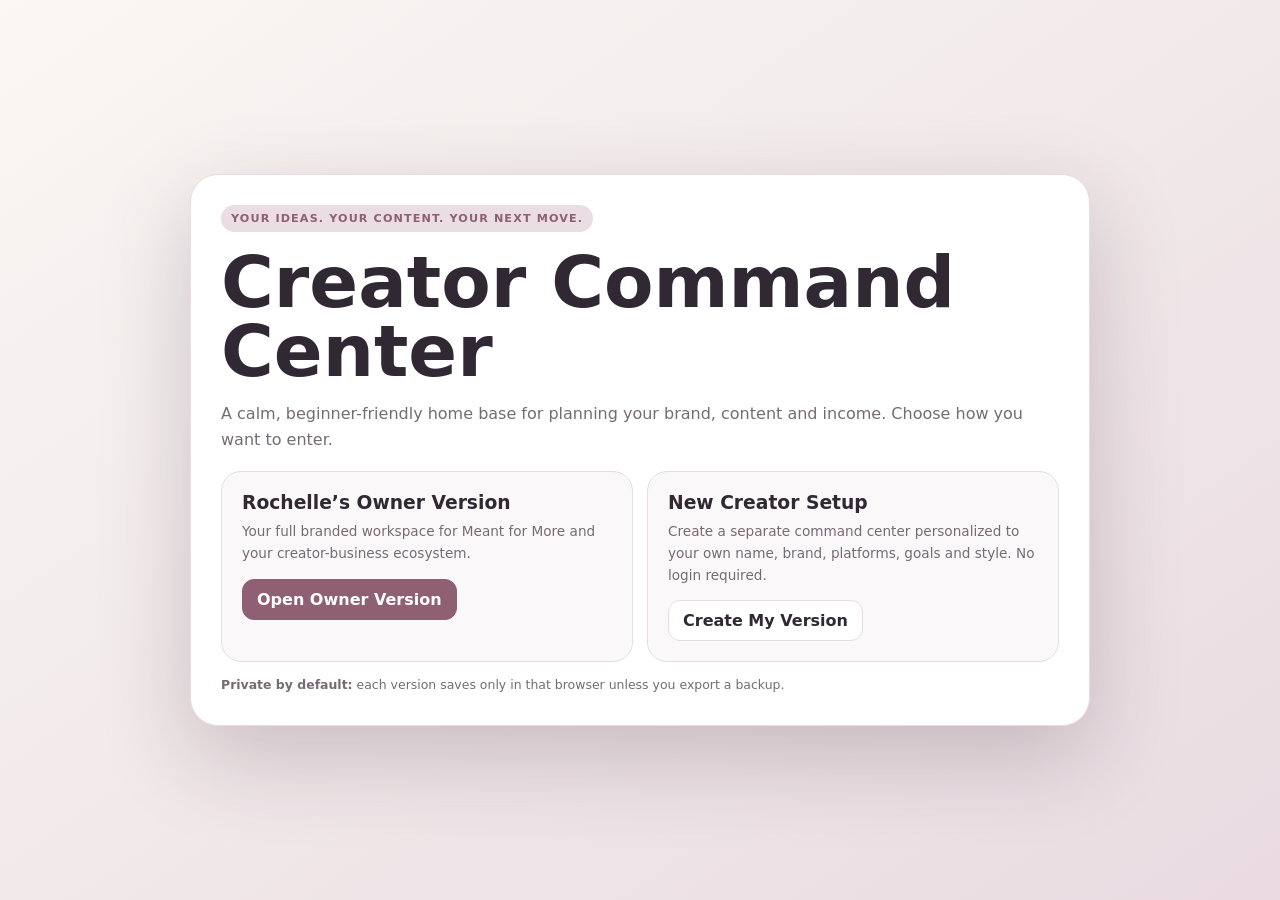
==== commit 118c1e24: "Launch complete two-mode Creator Command Center interface" ====
--- a/index.html
+++ b/index.html
@@ -1,46 +1,126 @@
 <!doctype html>
 <html lang="en">
 <head>
-<meta charset="utf-8"><meta name="viewport" content="width=device-width,initial-scale=1">
-<meta name="description" content="Creator Command Center designed by Rochelle Mickels"><meta name="theme-color" content="#8f5f73">
+<meta charset="utf-8">
+<meta name="viewport" content="width=device-width,initial-scale=1">
+<meta name="description" content="Creator Command Center designed by Rochelle Mickels — a private, browser-based planning dashboard for creators.">
+<meta name="theme-color" content="#8f5f73">
 <title>Creator Command Center</title>
-<style>
-:root{--accent:#8f5f73;--accent2:#c89aab;--soft:#eadde3;--gold:#c6a46a;--bg:#f7f2f0;--card:#fff;--ink:#302832;--muted:#756b75;--line:#e7dce1;--shadow:0 16px 42px rgba(72,49,62,.11);--r:20px}*{box-sizing:border-box}body{margin:0;font-family:Inter,ui-sans-serif,system-ui,-apple-system,"Segoe UI",sans-serif;color:var(--ink);background:linear-gradient(145deg,#faf7f4,#eee3e8);min-height:100vh}button,input,textarea,select{font:inherit}button{cursor:pointer}.hidden{display:none!important}.btn{border:1px solid var(--line);background:#fff;color:var(--ink);padding:10px 14px;border-radius:12px;font-weight:800}.btn.primary{background:var(--accent);border-color:var(--accent);color:#fff}.btn.ghost{background:transparent}.btn.danger{color:#9f4052}.shell{display:grid;grid-template-columns:265px 1fr;min-height:100vh}aside{position:sticky;top:0;height:100vh;padding:22px 17px;background:rgba(255,255,255,.88);backdrop-filter:blur(18px);border-right:1px solid var(--line);display:flex;flex-direction:column;gap:19px}.brand{padding:7px 9px}.brand small{display:block;color:var(--accent);font-weight:900;letter-spacing:.12em;text-transform:uppercase;font-size:.68rem}.brand h1{font-size:1.55rem;line-height:1.06;margin:8px 0}.brand p{color:var(--muted);font-size:.82rem;line-height:1.45;margin:0}.profile-chip{padding:12px;border:1px solid var(--line);border-radius:15px;background:#fbf8f9}.profile-chip strong,.profile-chip span{display:block}.profile-chip span{font-size:.76rem;color:var(--muted);margin-top:3px}nav{display:grid;gap:6px}.nav{border:0;background:transparent;padding:11px 12px;text-align:left;border-radius:12px;color:var(--muted);font-weight:800}.nav:hover,.nav.active{background:var(--soft);color:var(--accent)}.privacy{margin-top:auto;padding:13px;border:1px solid var(--line);border-radius:14px;background:#fbf8f9;color:var(--muted);font-size:.76rem;line-height:1.45}main{padding:28px;max-width:1500px;width:100%;margin:auto}.top{display:flex;justify-content:space-between;gap:18px;align-items:flex-start;margin-bottom:22px}.top h2{font-size:clamp(1.8rem,4vw,3rem);line-height:1;margin:0}.top p{margin:9px 0 0;color:var(--muted)}.actions{display:flex;gap:8px;flex-wrap:wrap}.page{display:none}.page.active{display:block}.grid{display:grid;grid-template-columns:repeat(12,1fr);gap:17px}.card{grid-column:span 6;background:rgba(255,255,255,.94);border:1px solid var(--line);box-shadow:var(--shadow);border-radius:var(--r);padding:19px}.wide{grid-column:span 12}.third{grid-column:span 4}.card h3{margin:0 0 5px}.sub{color:var(--muted);font-size:.84rem;margin:0 0 14px}.field{display:grid;gap:6px;margin-bottom:11px}.field label{font-size:.76rem;font-weight:900;color:var(--muted)}input,textarea,select{width:100%;border:1px solid var(--line);border-radius:12px;padding:11px;background:#fff;color:var(--ink);outline:none}textarea{min-height:105px;resize:vertical}input:focus,textarea:focus,select:focus{border-color:var(--accent2);box-shadow:0 0 0 3px color-mix(in srgb,var(--accent2) 24%,transparent)}.stats{display:grid;grid-template-columns:repeat(4,1fr);gap:11px}.stat{padding:15px;border:1px solid var(--line);border-radius:15px;background:#fbf8f9}.stat strong{display:block;font-size:1.45rem;color:var(--accent)}.stat span{font-size:.75rem;color:var(--muted);font-weight:800}.tasks,.list{display:grid;gap:9px}.task,.item{display:flex;gap:10px;align-items:flex-start;padding:11px;border:1px solid var(--line);border-radius:13px;background:#fbf8f9}.task input[type=checkbox]{width:18px;height:18px;accent-color:var(--accent)}.task input[type=text]{padding:0;border:0;background:transparent}.task.done input[type=text]{text-decoration:line-through;color:var(--muted)}.item{justify-content:space-between}.item h4{margin:0 0 4px}.item p{margin:0;color:var(--muted);font-size:.8rem;white-space:pre-wrap}.badge{display:inline-flex;padding:5px 8px;border-radius:999px;background:var(--soft);color:var(--accent);font-size:.68rem;font-weight:900}.formrow{display:grid;grid-template-columns:1.3fr .8fr .8fr auto;gap:8px;align-items:end}.empty{padding:18px;text-align:center;border:1px dashed var(--line);border-radius:13px;color:var(--muted);font-size:.83rem}.welcome{position:fixed;inset:0;z-index:50;background:linear-gradient(145deg,#faf7f4,#e9dbe1);display:grid;place-items:center;padding:20px}.welcome-card{width:min(850px,100%);background:#fff;border:1px solid var(--line);border-radius:28px;padding:30px;box-shadow:0 30px 90px rgba(58,38,50,.22)}.eyebrow{display:inline-flex;padding:7px 10px;border-radius:999px;background:var(--soft);color:var(--accent);font-size:.7rem;font-weight:900;letter-spacing:.1em;text-transform:uppercase}.welcome h1{font-size:clamp(2.3rem,7vw,4.5rem);line-height:.95;margin:16px 0}.welcome p{color:var(--muted);line-height:1.6}.mode-grid{display:grid;grid-template-columns:1fr 1fr;gap:14px;margin-top:19px}.mode{padding:20px;border:1px solid var(--line);border-radius:20px;background:#fbf8f9}.mode h3{margin:0 0 8px}.mode p{font-size:.85rem;margin:0 0 14px}.setup{position:fixed;inset:0;z-index:55;background:rgba(44,32,39,.56);display:grid;place-items:center;padding:20px}.panel{width:min(720px,100%);max-height:92vh;overflow:auto;background:#fff;border-radius:25px;padding:25px;box-shadow:0 28px 80px rgba(35,24,31,.28)}.panel h2{margin-top:0}.two{display:grid;grid-template-columns:1fr 1fr;gap:11px}.themes{display:flex;gap:10px;flex-wrap:wrap}.swatch{width:42px;height:42px;border-radius:50%;border:3px solid #fff;box-shadow:0 0 0 1px var(--line)}.feedback-box{padding:15px;border-radius:15px;background:#fbf8f9;border:1px solid var(--line)}.mobile{display:none}@media(max-width:950px){.shell{grid-template-columns:1fr}aside{position:fixed;left:-285px;width:265px;z-index:30;transition:.2s}aside.open{left:0}.mobile{display:inline-flex}.card,.third{grid-column:span 12}.stats{grid-template-columns:1fr 1fr}.formrow{grid-template-columns:1fr 1fr}.formrow .btn{grid-column:span 2}}@media(max-width:640px){main{padding:17px}.top{flex-direction:column}.mode-grid,.two,.stats,.formrow{grid-template-columns:1fr}.formrow .btn{grid-column:auto}.welcome-card,.panel{padding:21px}.actions{width:100%}.actions .btn{flex:1}}
-</style></head>
+<link rel="stylesheet" href="styles.css">
+</head>
 <body>
-<div id="welcome" class="welcome hidden"><div class="welcome-card"><span class="eyebrow">Your ideas. Your content. Your next move.</span><h1>Creator Command Center</h1><p>A calm, beginner-friendly home base for planning your brand, content and income. Choose how you want to enter.</p><div class="mode-grid"><div class="mode"><h3>Rochelle’s Owner Version</h3><p>Your full branded workspace for Meant for More and your creator-business ecosystem.</p><button class="btn primary" onclick="enterOwner()">Open Owner Version</button></div><div class="mode"><h3>New Creator Setup</h3><p>Create a separate command center personalized to your own name, brand, platforms, goals and style. No login required.</p><button class="btn" onclick="openSetup()">Create My Version</button></div></div><p style="font-size:.78rem;margin-bottom:0">Private by default: each version saves only in that browser unless you export a backup.</p></div></div>
-<div id="setup" class="setup hidden"><div class="panel"><h2>Let’s build your command center</h2><p class="sub">This takes about one minute. You can change everything later.</p><div class="two"><div class="field"><label>Your name</label><input id="sName" placeholder="Your first name"></div><div class="field"><label>Brand name</label><input id="sBrand" placeholder="Your brand or business"></div><div class="field"><label>Primary platform</label><select id="sPlatform"><option>Instagram</option><option>TikTok</option><option>YouTube</option><option>Substack</option><option>Pinterest</option><option>Facebook</option><option>Multiple platforms</option></select></div><div class="field"><label>Main goal</label><input id="sGoal" placeholder="Example: Earn my first $1,000"></div></div><div class="field"><label>What do you create?</label><input id="sNiche" placeholder="Example: wellness, beauty and lifestyle"></div><div class="field"><label>Choose a theme</label><div class="themes"><button class="swatch" title="Rose" style="background:#8f5f73" onclick="pickTheme('#8f5f73','#eadde3')"></button><button class="swatch" title="Sage" style="background:#6f806b" onclick="pickTheme('#6f806b','#dfe8dd')"></button><button class="swatch" title="Blue" style="background:#627994" onclick="pickTheme('#627994','#dde6ef')"></button><button class="swatch" title="Plum" style="background:#725b82" onclick="pickTheme('#725b82','#e6deeb')"></button><button class="swatch" title="Terracotta" style="background:#a36b58" onclick="pickTheme('#a36b58','#efe0d9')"></button></div></div><div style="display:flex;justify-content:flex-end;gap:9px"><button class="btn" onclick="closeSetup()">Back</button><button class="btn primary" onclick="createCreator()">Create My Command Center</button></div></div></div>
-<div class="shell"><aside id="side"><div class="brand"><small>Designed by Rochelle Mickels</small><h1>Creator Command Center</h1><p>A calm place to build what is next.</p></div><div class="profile-chip"><strong id="chipName">Creator</strong><span id="chipBrand">Your Brand</span></div><nav><button class="nav active" data-page="dashboard">⌂ Dashboard</button><button class="nav" data-page="brain">✦ Brain Dump</button><button class="nav" data-page="projects">◇ Future Projects</button><button class="nav" data-page="content">▦ Content Planner</button><button class="nav" data-page="revenue">$ Revenue</button><button class="nav" data-page="review">✓ Weekly Review</button><button class="nav" data-page="settings">⚙ Profile & Feedback</button></nav><div class="privacy"><strong>Private by default</strong><br>Your entries stay in this browser and are never added to the public website code.</div></aside>
-<main><header class="top"><div><button class="btn ghost mobile" onclick="side.classList.toggle('open')">☰ Menu</button><h2 id="title">Welcome back.</h2><p id="subtitle">Focus on the few moves that make everything else easier.</p></div><div class="actions"><button class="btn" onclick="backup()">Backup</button><button class="btn" onclick="restorePick()">Restore</button><button class="btn primary" onclick="showWelcome()">Switch Mode</button><input id="restoreFile" type="file" accept="application/json" hidden></div></header>
-<section id="dashboard" class="page active"><div class="grid"><div class="card wide"><div class="stats"><div class="stat"><strong id="stBig">0/3</strong><span>Big 3 complete</span></div><div class="stat"><strong id="stIdeas">0</strong><span>Saved ideas</span></div><div class="stat"><strong id="stProjects">0</strong><span>Future projects</span></div><div class="stat"><strong id="stRevenue">$0</strong><span>Tracked revenue</span></div></div></div><div class="card"><h3>Today’s Big 3</h3><p class="sub">Three meaningful priorities—not an overwhelming list.</p><div id="big3" class="tasks"></div></div><div class="card"><h3>Morning Brain Dump</h3><p class="sub">Clear your mind before organizing the day.</p><textarea id="quickBrain" placeholder="What is on your mind this morning?"></textarea><button class="btn primary" onclick="saveQuickBrain()">Save Entry</button></div><div class="card"><h3>Current Focus</h3><div class="field"><label>Main goal</label><input id="goal" data-bind="goal"></div><div class="field"><label>This week’s focus</label><textarea id="weekFocus" data-bind="weekFocus"></textarea></div></div><div class="card"><h3>Your Brand Direction</h3><p class="sub" id="brandDirection"></p><div class="field"><label>Next best move</label><input id="nextMove" data-bind="nextMove" placeholder="The smallest useful next step"></div></div></div></section>
-<section id="brain" class="page"><div class="grid"><div class="card wide"><h3>Brain Dump Archive</h3><p class="sub">Capture thoughts, tasks, worries and ideas without organizing them first.</p><textarea id="brainText" placeholder="Write freely..."></textarea><button class="btn primary" onclick="addBrain()">Add Entry</button></div><div class="card wide"><div id="brainList" class="list"></div></div></div></section>
-<section id="projects" class="page"><div class="grid"><div class="card wide"><h3>Future Projects</h3><p class="sub">Save ideas now so they stop competing for today’s attention.</p><div class="formrow"><div class="field"><label>Project</label><input id="pTitle" placeholder="Free creator starter guide"></div><div class="field"><label>Category</label><select id="pCat"><option>PDF or Content Idea</option><option>Brand Partnership</option><option>Course</option><option>Website</option><option>Income Stream</option><option>Other</option></select></div><div class="field"><label>Platform</label><select id="pPlatform"><option>Substack</option><option>TikTok</option><option>Instagram</option><option>Pinterest</option><option>YouTube</option><option>Multiple</option></select></div><button class="btn primary" onclick="addProject()">Add</button></div></div><div class="card wide"><div id="projectList" class="list"></div></div></div></section>
-<section id="content" class="page"><div class="grid"><div class="card wide"><h3>Content Planner</h3><p class="sub">Turn ideas into publishable content.</p><div class="formrow"><div class="field"><label>Content idea</label><input id="cTitle" placeholder="What will you create?"></div><div class="field"><label>Platform</label><select id="cPlatform"><option>Instagram</option><option>TikTok</option><option>Substack</option><option>Pinterest</option><option>YouTube</option><option>Facebook</option></select></div><div class="field"><label>Status</label><select id="cStatus"><option>Idea</option><option>Drafting</option><option>Ready</option><option>Published</option></select></div><button class="btn primary" onclick="addContent()">Add</button></div></div><div class="card wide"><div id="contentList" class="list"></div></div></div></section>
-<section id="revenue" class="page"><div class="grid"><div class="card wide"><h3>Revenue Tracker</h3><p class="sub">Track affiliate, UGC, sponsorship and digital-product income.</p><div class="formrow"><div class="field"><label>Source</label><input id="rSource" placeholder="Amazon affiliate"></div><div class="field"><label>Amount</label><input id="rAmount" type="number" min="0" step=".01" placeholder="0.00"></div><div class="field"><label>Type</label><select id="rType"><option>Affiliate</option><option>UGC</option><option>Sponsorship</option><option>Digital Product</option><option>Other</option></select></div><button class="btn primary" onclick="addRevenue()">Add</button></div></div><div class="card wide"><div id="revenueList" class="list"></div></div></div></section>
-<section id="review" class="page"><div class="grid"><div class="card"><h3>Weekly Wins</h3><textarea id="wins" data-bind="wins" placeholder="What went well?"></textarea></div><div class="card"><h3>Lessons</h3><textarea id="lessons" data-bind="lessons" placeholder="What did you learn?"></textarea></div><div class="card"><h3>What felt heavy?</h3><textarea id="heavy" data-bind="heavy" placeholder="What should change next week?"></textarea></div><div class="card"><h3>Next Week’s Priority</h3><textarea id="nextWeek" data-bind="nextWeek" placeholder="What matters most next?"></textarea></div></div></section>
-<section id="settings" class="page"><div class="grid"><div class="card"><h3>Profile</h3><div class="field"><label>Name</label><input id="setName"></div><div class="field"><label>Brand</label><input id="setBrand"></div><div class="field"><label>Platform</label><input id="setPlatform"></div><div class="field"><label>Niche</label><input id="setNiche"></div><button class="btn primary" onclick="saveProfile()">Save Changes</button></div><div class="card"><h3>Tester Feedback</h3><p class="sub">For non-technical testers: tell Rochelle what was easy, confusing or missing.</p><div class="feedback-box"><div class="field"><label>What were you trying to do?</label><input id="fTask"></div><div class="field"><label>What felt confusing or difficult?</label><textarea id="fIssue"></textarea></div><div class="field"><label>What did you like?</label><textarea id="fLike"></textarea></div><button class="btn primary" onclick="sendFeedback()">Prepare Feedback Email</button><button class="btn" onclick="copyFeedback()">Copy Feedback</button><p class="sub" style="margin-top:10px">No information is sent automatically. The button opens your email app with your notes filled in.</p></div></div><div class="card wide"><h3>Data Controls</h3><p class="sub">Backup before changing browsers or devices.</p><button class="btn" onclick="backup()">Download Backup</button> <button class="btn" onclick="restorePick()">Restore Backup</button> <button class="btn danger" onclick="resetProfile()">Reset This Version</button></div></div></section>
-</main></div>
-<script>
-const KEY='ccc_profiles_v2',ACTIVE='ccc_active_v2';let chosen={accent:'#8f5f73',soft:'#eadde3'},state=null;
-const owner={id:'rochelle-owner',mode:'owner',name:'Rochelle',brand:'Meant for More',platform:'Multiple platforms',niche:'reinvention, wellness, confidence, AI and income',goal:'Build a purposeful personal brand with multiple income streams',theme:{accent:'#8f5f73',soft:'#eadde3'},big3:[{t:'',d:false},{t:'',d:false},{t:'',d:false}],brain:[],projects:[],content:[],revenue:[],weekFocus:'',nextMove:'',wins:'',lessons:'',heavy:'',nextWeek:''};
-const profiles=()=>JSON.parse(localStorage.getItem(KEY)||'{}');const saveProfiles=o=>localStorage.setItem(KEY,JSON.stringify(o));
-function boot(){let id=localStorage.getItem(ACTIVE),p=profiles();if(id&&p[id]){state=p[id];render()}else document.getElementById('welcome').classList.remove('hidden')}
-function enterOwner(){let p=profiles();p[owner.id]=p[owner.id]||structuredClone(owner);saveProfiles(p);localStorage.setItem(ACTIVE,owner.id);state=p[owner.id];welcome.classList.add('hidden');render()}
-function openSetup(){welcome.classList.add('hidden');setup.classList.remove('hidden')}function closeSetup(){setup.classList.add('hidden');welcome.classList.remove('hidden')}function pickTheme(a,s){chosen={accent:a,soft:s}}
-function createCreator(){let name=sName.value.trim(),brand=sBrand.value.trim();if(!name||!brand){alert('Please enter your name and brand name.');return}let id='creator-'+Date.now(),p=profiles();p[id]={id,mode:'creator',name,brand,platform:sPlatform.value,niche:sNiche.value.trim(),goal:sGoal.value.trim(),theme:chosen,big3:[{t:'',d:false},{t:'',d:false},{t:'',d:false}],brain:[],projects:[],content:[],revenue:[],weekFocus:'',nextMove:'',wins:'',lessons:'',heavy:'',nextWeek:''};saveProfiles(p);localStorage.setItem(ACTIVE,id);state=p[id];setup.classList.add('hidden');render()}
-function persist(){let p=profiles();p[state.id]=state;saveProfiles(p);renderStats()}
-function render(){document.documentElement.style.setProperty('--accent',state.theme.accent);document.documentElement.style.setProperty('--soft',state.theme.soft);chipName.textContent=state.name;chipBrand.textContent=state.brand;title.textContent=`Welcome back, ${state.name}.`;subtitle.textContent=state.mode==='owner'?'Your owner workspace is ready. Build the brand one focused move at a time.':'Your personalized workspace is ready. Start with one small step.';goal.value=state.goal||'';weekFocus.value=state.weekFocus||'';nextMove.value=state.nextMove||'';wins.value=state.wins||'';lessons.value=state.lessons||'';heavy.value=state.heavy||'';nextWeek.value=state.nextWeek||'';brandDirection.textContent=`${state.brand} • ${state.platform}${state.niche?' • '+state.niche:''}`;setName.value=state.name;setBrand.value=state.brand;setPlatform.value=state.platform||'';setNiche.value=state.niche||'';renderBig3();renderLists();renderStats()}
-function renderBig3(){big3.innerHTML='';state.big3.forEach((x,i)=>{let d=document.createElement('div');d.className='task'+(x.d?' done':'');d.innerHTML=`<input type="checkbox" ${x.d?'checked':''}><input type="text" placeholder="Priority ${i+1}" value="${esc(x.t)}">`;d.children[0].onchange=e=>{x.d=e.target.checked;persist();renderBig3()};d.children[1].oninput=e=>{x.t=e.target.value;persist()};big3.appendChild(d)})}
-function esc(s=''){return s.replace(/[&<>"']/g,m=>({'&':'&amp;','<':'&lt;','>':'&gt;','"':'&quot;',"'":'&#039;'}[m]))}
-function renderList(el,arr,formatter){el.innerHTML=arr.length?arr.map((x,i)=>formatter(x,i)).join(''):'<div class="empty">Nothing here yet. Add your first entry above.</div>'}
-function renderLists(){renderList(brainList,state.brain,(x,i)=>`<div class="item"><div><h4>${esc(x.date)}</h4><p>${esc(x.text)}</p></div><button class="btn danger" onclick="removeItem('brain',${i})">Delete</button></div>`);renderList(projectList,state.projects,(x,i)=>`<div class="item"><div><h4>${esc(x.title)}</h4><p>${esc(x.cat)} • ${esc(x.platform)}</p></div><button class="btn danger" onclick="removeItem('projects',${i})">Delete</button></div>`);renderList(contentList,state.content,(x,i)=>`<div class="item"><div><h4>${esc(x.title)}</h4><p>${esc(x.platform)}</p></div><span class="badge">${esc(x.status)}</span><button class="btn danger" onclick="removeItem('content',${i})">Delete</button></div>`);renderList(revenueList,state.revenue,(x,i)=>`<div class="item"><div><h4>${esc(x.source)}</h4><p>${esc(x.type)}</p></div><span class="badge">$${Number(x.amount).toFixed(2)}</span><button class="btn danger" onclick="removeItem('revenue',${i})">Delete</button></div>`)}
-function renderStats(){stBig.textContent=`${state.big3.filter(x=>x.d).length}/3`;stIdeas.textContent=state.content.length;stProjects.textContent=state.projects.length;stRevenue.textContent='$'+state.revenue.reduce((a,b)=>a+Number(b.amount||0),0).toLocaleString(undefined,{maximumFractionDigits:2})}
-function saveQuickBrain(){if(!quickBrain.value.trim())return;state.brain.unshift({text:quickBrain.value.trim(),date:new Date().toLocaleString()});quickBrain.value='';persist();renderLists()}function addBrain(){if(!brainText.value.trim())return;state.brain.unshift({text:brainText.value.trim(),date:new Date().toLocaleString()});brainText.value='';persist();renderLists()}
-function addProject(){if(!pTitle.value.trim())return;state.projects.unshift({title:pTitle.value.trim(),cat:pCat.value,platform:pPlatform.value});pTitle.value='';persist();renderLists()}function addContent(){if(!cTitle.value.trim())return;state.content.unshift({title:cTitle.value.trim(),platform:cPlatform.value,status:cStatus.value});cTitle.value='';persist();renderLists()}function addRevenue(){if(!rSource.value.trim()||!rAmount.value)return;state.revenue.unshift({source:rSource.value.trim(),amount:rAmount.value,type:rType.value});rSource.value='';rAmount.value='';persist();renderLists()}function removeItem(k,i){state[k].splice(i,1);persist();renderLists()}
-document.querySelectorAll('[data-bind]').forEach(el=>el.addEventListener('input',e=>{state[e.target.dataset.bind]=e.target.value;persist()}));document.querySelectorAll('.nav').forEach(b=>b.onclick=()=>{document.querySelectorAll('.nav').forEach(x=>x.classList.remove('active'));document.querySelectorAll('.page').forEach(x=>x.classList.remove('active'));b.classList.add('active');document.getElementById(b.dataset.page).classList.add('active');side.classList.remove('open')});
-function saveProfile(){state.name=setName.value.trim()||state.name;state.brand=setBrand.value.trim()||state.brand;state.platform=setPlatform.value.trim();state.niche=setNiche.value.trim();persist();render();alert('Profile saved.')}function feedbackText(){return `Creator Command Center Tester Feedback\n\nName: ${state.name}\nBrand: ${state.brand}\nTask attempted: ${fTask.value}\n\nWhat was confusing or difficult:\n${fIssue.value}\n\nWhat I liked:\n${fLike.value}`}
-function sendFeedback(){location.href='mailto:?subject='+encodeURIComponent('Creator Command Center Tester Feedback')+'&body='+encodeURIComponent(feedbackText())}async function copyFeedback(){await navigator.clipboard.writeText(feedbackText());alert('Feedback copied. You can paste it into a text or email to Rochelle.')}
-function backup(){let blob=new Blob([JSON.stringify(state,null,2)],{type:'application/json'}),a=document.createElement('a');a.href=URL.createObjectURL(blob);a.download=`creator-command-center-${state.brand.replace(/[^a-z0-9]+/gi,'-').toLowerCase()}.json`;a.click();URL.revokeObjectURL(a.href)}function restorePick(){restoreFile.click()}restoreFile.onchange=e=>{let f=e.target.files[0];if(!f)return;let r=new FileReader();r.onload=()=>{try{let x=JSON.parse(r.result);x.id=state.id;state=x;persist();render();alert('Backup restored.')}catch{alert('That backup file could not be read.')}};r.readAsText(f)}
-function resetProfile(){if(!confirm('Reset this command center and erase its saved entries from this browser?'))return;let p=profiles();delete p[state.id];saveProfiles(p);localStorage.removeItem(ACTIVE);location.reload()}function showWelcome(){localStorage.removeItem(ACTIVE);welcome.classList.remove('hidden')}
-boot();
-</script></body></html>+<div id="welcome" class="welcome hidden">
+  <div class="welcome-card">
+    <span class="eyebrow">Your ideas. Your content. Your next move.</span>
+    <h1>Creator Command Center</h1>
+    <p>A calm, beginner-friendly home base for planning your brand, content and income. Choose how you want to enter.</p>
+    <div class="mode-grid">
+      <div class="mode">
+        <h3>Rochelle’s Owner Version</h3>
+        <p>Your full branded workspace for Meant for More and your creator-business ecosystem.</p>
+        <button class="btn primary" onclick="enterOwner()">Open Owner Version</button>
+      </div>
+      <div class="mode">
+        <h3>New Creator Setup</h3>
+        <p>Create a separate command center personalized to your own name, brand, platforms, goals and style. No login required.</p>
+        <button class="btn" onclick="openSetup()">Create My Version</button>
+      </div>
+    </div>
+    <p style="font-size:.78rem;margin-bottom:0"><strong>Private by default:</strong> each version saves only in that browser unless you export a backup.</p>
+  </div>
+</div>
+
+<div id="setup" class="setup hidden">
+  <div class="panel">
+    <span class="eyebrow">One-minute setup</span>
+    <h2>Let’s build your command center</h2>
+    <p class="sub">No technical skills or account required. You can change everything later.</p>
+    <div class="two">
+      <div class="field"><label>Your name</label><input id="sName" placeholder="Your first name"></div>
+      <div class="field"><label>Brand name</label><input id="sBrand" placeholder="Your brand or business"></div>
+      <div class="field"><label>Primary platform</label><select id="sPlatform"><option>Instagram</option><option>TikTok</option><option>YouTube</option><option>Substack</option><option>Pinterest</option><option>Facebook</option><option>Multiple platforms</option></select></div>
+      <div class="field"><label>Main goal</label><input id="sGoal" placeholder="Example: Earn my first $1,000"></div>
+    </div>
+    <div class="field"><label>What do you create?</label><input id="sNiche" placeholder="Example: wellness, beauty and lifestyle"></div>
+    <div class="field"><label>Choose a theme</label><div class="themes">
+      <button class="swatch selected" data-theme="rose" title="Rose" style="background:#8f5f73" onclick="pickTheme('rose')"></button>
+      <button class="swatch" data-theme="sage" title="Sage" style="background:#6f806b" onclick="pickTheme('sage')"></button>
+      <button class="swatch" data-theme="blue" title="Blue" style="background:#627994" onclick="pickTheme('blue')"></button>
+      <button class="swatch" data-theme="plum" title="Plum" style="background:#725b82" onclick="pickTheme('plum')"></button>
+      <button class="swatch" data-theme="terra" title="Terracotta" style="background:#a36b58" onclick="pickTheme('terra')"></button>
+    </div></div>
+    <div class="notice">Your answers stay on this device. Nothing you type is published to GitHub or visible to other visitors.</div>
+    <div style="display:flex;justify-content:flex-end;gap:9px;margin-top:16px"><button class="btn" onclick="closeSetup()">Back</button><button class="btn primary" onclick="createCreator()">Create My Command Center</button></div>
+  </div>
+</div>
+
+<div class="shell">
+<aside>
+  <div class="brand"><small>Designed by Rochelle Mickels</small><h1>Creator Command Center</h1><p>A calm place to build what is next.</p></div>
+  <div class="profile-chip"><strong id="chipName">Creator</strong><span id="chipBrand">Your Brand</span><span id="modePill" class="mode-pill">Creator Version</span></div>
+  <nav>
+    <button class="nav active" data-page="dashboard">⌂ Dashboard</button>
+    <button class="nav" data-page="brain">✦ Brain Dump</button>
+    <button class="nav" data-page="projects">◇ Future Projects</button>
+    <button class="nav" data-page="content">▦ Content Planner</button>
+    <button class="nav" data-page="revenue">$ Revenue</button>
+    <button class="nav" data-page="review">✓ Weekly Review</button>
+    <button class="nav" data-page="settings">⚙ Profile & Feedback</button>
+  </nav>
+  <div class="privacy"><strong>Private by default</strong><br>Your entries stay in this browser and are never added to the public website code.</div>
+</aside>
+
+<main>
+<header class="top">
+  <div><button class="btn ghost mobile" onclick="document.querySelector('.shell').classList.toggle('menu-open')">☰ Menu</button><h2 id="title">Welcome back.</h2><p id="subtitle">Focus on the few moves that make everything else easier.</p></div>
+  <div class="actions"><button class="btn" onclick="backup()">Backup</button><button class="btn" onclick="restorePick()">Restore</button><button class="btn primary" onclick="showWelcome()">Switch Mode</button><input id="restoreFile" type="file" accept="application/json" hidden></div>
+</header>
+
+<section id="dashboard" class="page active"><div class="grid">
+  <div class="card wide"><div class="stats"><div class="stat"><strong id="stBig">0/3</strong><span>Big 3 complete</span></div><div class="stat"><strong id="stIdeas">0</strong><span>Saved ideas</span></div><div class="stat"><strong id="stProjects">0</strong><span>Future projects</span></div><div class="stat"><strong id="stRevenue">$0</strong><span>Tracked revenue</span></div></div></div>
+  <div class="card"><h3>Today’s Big 3</h3><p class="sub">Three meaningful priorities—not an overwhelming list.</p><div id="big3" class="tasks"></div><button class="btn soft small" style="margin-top:10px" onclick="resetBig3()">Reset for a New Day</button></div>
+  <div class="card"><h3>Morning Brain Dump</h3><p class="sub">Clear your mind before organizing the day.</p><textarea id="quickBrain" placeholder="What is on your mind this morning?"></textarea><button class="btn primary" onclick="saveQuickBrain()">Save Entry</button></div>
+  <div class="card"><h3>Current Focus</h3><div class="field"><label>Main goal</label><input id="goal" data-bind="goal"></div><div class="field"><label>This week’s focus</label><textarea id="weekFocus" data-bind="weekFocus"></textarea></div></div>
+  <div class="card"><h3>Your Brand Direction</h3><p class="sub" id="brandDirection"></p><div class="field"><label>Next best move</label><input id="nextMove" data-bind="nextMove" placeholder="The smallest useful next step"></div></div>
+</div></section>
+
+<section id="brain" class="page"><div class="grid">
+  <div class="card wide"><h3>Brain Dump Archive</h3><p class="sub">Capture thoughts, tasks, worries and ideas without organizing them first.</p><textarea id="brainText" placeholder="Write freely..."></textarea><button class="btn primary" onclick="addBrain()">Add Entry</button></div>
+  <div class="card wide"><div id="brainList" class="list"></div></div>
+</div></section>
+
+<section id="projects" class="page"><div class="grid">
+  <div class="card wide"><h3>Future Projects</h3><p class="sub">Save ideas now so they stop competing for today’s attention.</p><div class="formrow"><div class="field"><label>Project</label><input id="pTitle" placeholder="Free creator starter guide"></div><div class="field"><label>Category</label><select id="pCat"><option>PDF or Content Idea</option><option>Brand Partnership</option><option>Course</option><option>Website</option><option>Income Stream</option><option>Other</option></select></div><div class="field"><label>Platform</label><select id="pPlatform"><option>Substack</option><option>TikTok</option><option>Instagram</option><option>Pinterest</option><option>YouTube</option><option>Multiple</option></select></div><button class="btn primary" onclick="addProject()">Add</button></div></div>
+  <div class="card wide"><div id="projectList" class="list"></div></div>
+</div></section>
+
+<section id="content" class="page"><div class="grid">
+  <div class="card wide"><h3>Content Planner</h3><p class="sub">Turn ideas into publishable content.</p><div class="formrow"><div class="field"><label>Content idea</label><input id="cTitle" placeholder="Three free tools for new creators"></div><div class="field"><label>Platform</label><select id="cPlatform"><option>Instagram</option><option>TikTok</option><option>Pinterest</option><option>Substack</option><option>YouTube</option><option>Facebook</option></select></div><div class="field"><label>Format</label><select id="cFormat"><option>Short Video</option><option>Carousel</option><option>Pin</option><option>Article</option><option>PDF</option><option>Email</option></select></div><button class="btn primary" onclick="addContent()">Add</button></div><div class="field" style="max-width:260px"><label>Target publish date</label><input id="cDate" type="date"></div></div>
+  <div class="card wide"><div id="contentList" class="list"></div></div>
+</div></section>
+
+<section id="revenue" class="page"><div class="grid">
+  <div class="card wide"><h3>Revenue Tracker</h3><p class="sub">Track real income and build evidence of what works.</p><div class="formrow"><div class="field"><label>Source</label><input id="rSource" placeholder="UGC video for brand"></div><div class="field"><label>Type</label><select id="rType"><option>UGC</option><option>Affiliate</option><option>Retainer</option><option>Digital Product</option><option>Sponsored Content</option><option>Other</option></select></div><div class="field"><label>Amount</label><input id="rAmount" type="number" min="0" step="0.01" placeholder="250"></div><button class="btn primary" onclick="addRevenue()">Add</button></div><div class="field" style="max-width:260px"><label>Date received</label><input id="rDate" type="date"></div></div>
+  <div class="card wide"><div id="revenueList" class="list"></div></div>
+</div></section>
+
+<section id="review" class="page"><div class="grid">
+  <div class="card"><h3>Weekly Reset</h3><p class="sub">A five-minute review to build confidence and direction.</p><div class="field"><label>What went well?</label><textarea id="wWins" placeholder="Wins, progress, encouraging feedback..."></textarea></div><div class="field"><label>What did I learn?</label><textarea id="wLesson" placeholder="What felt easy, hard or worth changing?"></textarea></div><div class="field"><label>What matters most next week?</label><textarea id="wNext" placeholder="Choose one clear focus."></textarea></div><button class="btn primary" onclick="saveReview()">Save Weekly Review</button></div>
+  <div class="card"><h3>Gentle Scorecard</h3><p class="sub">Progress is more than posting every day.</p><label class="checkline"><input type="checkbox"> I created something</label><label class="checkline"><input type="checkbox"> I learned something useful</label><label class="checkline"><input type="checkbox"> I made or strengthened a connection</label><label class="checkline"><input type="checkbox"> I completed an income-producing action</label><label class="checkline"><input type="checkbox"> I protected time for rest or wellness</label></div>
+  <div class="card wide"><div id="reviewList" class="list"></div></div>
+</div></section>
+
+<section id="settings" class="page"><div class="grid">
+  <div class="card"><h3>Profile</h3><p class="sub" id="profileSummary"></p><div class="two"><div class="field"><label>Name</label><input id="eName"></div><div class="field"><label>Brand</label><input id="eBrand"></div></div><div class="field"><label>Primary platform</label><select id="ePlatform"><option>Instagram</option><option>TikTok</option><option>YouTube</option><option>Substack</option><option>Pinterest</option><option>Facebook</option><option>Multiple platforms</option></select></div><div class="field"><label>Main goal</label><input id="eGoal"></div><div class="field"><label>Niche or content themes</label><input id="eNiche"></div><button class="btn primary" onclick="saveSettings()">Save Profile</button></div>
+  <div class="card"><h3>Theme</h3><p class="sub">Choose the version that feels most like your brand.</p><div class="themes"><button class="swatch" data-settheme="rose" style="background:#8f5f73" onclick="setTheme('rose')"></button><button class="swatch" data-settheme="sage" style="background:#6f806b" onclick="setTheme('sage')"></button><button class="swatch" data-settheme="blue" style="background:#627994" onclick="setTheme('blue')"></button><button class="swatch" data-settheme="plum" style="background:#725b82" onclick="setTheme('plum')"></button><button class="swatch" data-settheme="terra" style="background:#a36b58" onclick="setTheme('terra')"></button></div><div class="notice" style="margin-top:18px">Use Backup before switching browsers or devices. Local browser storage does not automatically sync.</div></div>
+  <div class="card wide"><h3>Tester Feedback</h3><p class="sub">Tell Rochelle what felt easy, confusing, useful or missing. Feedback saves here first, then can be copied and shared.</p><div class="two"><div class="field"><label>Overall experience</label><select id="fRating"><option>Very easy</option><option>Mostly easy</option><option>A little confusing</option><option>Very confusing</option></select></div><div class="field"><label>Feedback</label><textarea id="fText" placeholder="Example: I understood the dashboard, but I was not sure what Future Projects meant."></textarea></div></div><div style="display:flex;gap:8px;flex-wrap:wrap"><button class="btn primary" onclick="saveFeedback()">Save Feedback</button><button class="btn" onclick="copyFeedback()">Copy Feedback to Share</button></div><div id="feedbackList" class="list" style="margin-top:14px"></div></div>
+  <div class="card wide"><h3>Privacy & Data</h3><p class="sub">This version uses local browser storage. Clearing browser data can erase entries, so download backups regularly.</p><div style="display:flex;gap:8px;flex-wrap:wrap"><button class="btn" onclick="backup()">Download Backup</button><button class="btn" onclick="restorePick()">Restore Backup</button><button class="btn danger" onclick="deleteCurrent()">Delete This Version</button></div></div>
+</div></section>
+
+<div class="footer-note">Creator Command Center · Designed by Rochelle Mickels</div>
+</main>
+</div>
+<div id="toast" class="toast hidden"></div>
+<script src="app.js"></script>
+</body>
+</html>
--- a/styles.css
+++ b/styles.css
@@ -0,0 +1 @@
+:root{--accent:#8f5f73;--accent-2:#c89aab;--soft:#eadde3;--gold:#c6a46a;--bg:#f7f2f0;--card:#fff;--ink:#302832;--muted:#756b75;--line:#e7dce1;--danger:#a8485e;--shadow:0 16px 42px rgba(72,49,62,.11);--radius:20px}*{box-sizing:border-box}html{scroll-behavior:smooth}body{margin:0;min-height:100vh;font-family:Inter,ui-sans-serif,system-ui,-apple-system,"Segoe UI",sans-serif;color:var(--ink);background:linear-gradient(145deg,#faf7f4,#eee3e8)}button,input,textarea,select{font:inherit}button{cursor:pointer}.hidden{display:none!important}.btn{border:1px solid var(--line);background:#fff;color:var(--ink);padding:10px 14px;border-radius:12px;font-weight:800;transition:.18s}.btn:hover{transform:translateY(-1px);box-shadow:0 8px 20px rgba(72,49,62,.09)}.btn.primary{background:var(--accent);border-color:var(--accent);color:#fff}.btn.soft{background:var(--soft);color:var(--accent);border-color:transparent}.btn.ghost{background:transparent}.btn.danger{color:var(--danger)}.btn.small{padding:7px 10px;font-size:.78rem}.shell{display:grid;grid-template-columns:270px 1fr;min-height:100vh}aside{position:sticky;top:0;height:100vh;padding:22px 17px;background:rgba(255,255,255,.9);backdrop-filter:blur(18px);border-right:1px solid var(--line);display:flex;flex-direction:column;gap:18px;z-index:20}.brand{padding:7px 9px}.brand small{display:block;color:var(--accent);font-weight:900;letter-spacing:.12em;text-transform:uppercase;font-size:.67rem}.brand h1{font-size:1.5rem;line-height:1.06;margin:8px 0}.brand p{color:var(--muted);font-size:.81rem;line-height:1.45;margin:0}.profile-chip{padding:12px;border:1px solid var(--line);border-radius:15px;background:#fbf8f9}.profile-chip strong,.profile-chip span{display:block}.profile-chip span{font-size:.76rem;color:var(--muted);margin-top:3px}.mode-pill{display:inline-flex;margin-top:8px;padding:4px 8px;border-radius:999px;background:var(--soft);color:var(--accent);font-size:.65rem;font-weight:900;text-transform:uppercase;letter-spacing:.07em}nav{display:grid;gap:5px}.nav{border:0;background:transparent;padding:10px 12px;text-align:left;border-radius:12px;color:var(--muted);font-weight:800}.nav:hover,.nav.active{background:var(--soft);color:var(--accent)}.privacy{margin-top:auto;padding:13px;border:1px solid var(--line);border-radius:14px;background:#fbf8f9;color:var(--muted);font-size:.75rem;line-height:1.45}main{padding:28px;max-width:1500px;width:100%;margin:auto}.top{display:flex;justify-content:space-between;gap:18px;align-items:flex-start;margin-bottom:22px}.top h2{font-size:clamp(1.8rem,4vw,3rem);line-height:1;margin:0}.top p{margin:9px 0 0;color:var(--muted)}.actions{display:flex;gap:8px;flex-wrap:wrap}.page{display:none}.page.active{display:block}.grid{display:grid;grid-template-columns:repeat(12,1fr);gap:17px}.card{grid-column:span 6;background:rgba(255,255,255,.95);border:1px solid var(--line);box-shadow:var(--shadow);border-radius:var(--radius);padding:19px}.wide{grid-column:span 12}.third{grid-column:span 4}.card h3{margin:0 0 5px}.sub{color:var(--muted);font-size:.84rem;margin:0 0 14px;line-height:1.5}.field{display:grid;gap:6px;margin-bottom:11px}.field label{font-size:.75rem;font-weight:900;color:var(--muted)}input,textarea,select{width:100%;border:1px solid var(--line);border-radius:12px;padding:11px;background:#fff;color:var(--ink);outline:none}textarea{min-height:105px;resize:vertical}input:focus,textarea:focus,select:focus{border-color:var(--accent-2);box-shadow:0 0 0 3px color-mix(in srgb,var(--accent-2) 24%,transparent)}.stats{display:grid;grid-template-columns:repeat(4,1fr);gap:11px}.stat{padding:15px;border:1px solid var(--line);border-radius:15px;background:#fbf8f9}.stat strong{display:block;font-size:1.45rem;color:var(--accent)}.stat span{font-size:.74rem;color:var(--muted);font-weight:800}.tasks,.list{display:grid;gap:9px}.task,.item{display:flex;gap:10px;align-items:flex-start;padding:11px;border:1px solid var(--line);border-radius:13px;background:#fbf8f9}.task input[type=checkbox]{width:18px;height:18px;accent-color:var(--accent);margin-top:9px}.task input[type=text]{border:0;background:transparent;padding:8px 0}.task.done input[type=text]{text-decoration:line-through;color:var(--muted)}.item{justify-content:space-between}.item-main{min-width:0}.item h4{margin:0 0 4px;overflow-wrap:anywhere}.item p{margin:0;color:var(--muted);font-size:.8rem;white-space:pre-wrap;overflow-wrap:anywhere}.item-actions{display:flex;gap:6px;flex-shrink:0}.badge{display:inline-flex;padding:5px 8px;border-radius:999px;background:var(--soft);color:var(--accent);font-size:.67rem;font-weight:900;margin:4px 4px 0 0}.formrow{display:grid;grid-template-columns:1.35fr .8fr .8fr auto;gap:8px;align-items:end}.empty{padding:18px;text-align:center;border:1px dashed var(--line);border-radius:13px;color:var(--muted);font-size:.83rem}.welcome{position:fixed;inset:0;z-index:50;background:linear-gradient(145deg,#faf7f4,#e9dbe1);display:grid;place-items:center;padding:20px;overflow:auto}.welcome-card{width:min(900px,100%);background:#fff;border:1px solid var(--line);border-radius:28px;padding:30px;box-shadow:0 30px 90px rgba(58,38,50,.22)}.eyebrow{display:inline-flex;padding:7px 10px;border-radius:999px;background:var(--soft);color:var(--accent);font-size:.7rem;font-weight:900;letter-spacing:.1em;text-transform:uppercase}.welcome h1{font-size:clamp(2.3rem,7vw,4.5rem);line-height:.95;margin:16px 0}.welcome p{color:var(--muted);line-height:1.6}.mode-grid{display:grid;grid-template-columns:1fr 1fr;gap:14px;margin-top:19px}.mode{padding:20px;border:1px solid var(--line);border-radius:20px;background:#fbf8f9}.mode h3{margin:0 0 8px}.mode p{font-size:.85rem;margin:0 0 14px}.setup{position:fixed;inset:0;z-index:55;background:rgba(44,32,39,.56);display:grid;place-items:center;padding:20px}.panel{width:min(760px,100%);max-height:92vh;overflow:auto;background:#fff;border-radius:25px;padding:25px;box-shadow:0 28px 80px rgba(35,24,31,.28)}.panel h2{margin-top:0}.two{display:grid;grid-template-columns:1fr 1fr;gap:11px}.themes{display:flex;gap:10px;flex-wrap:wrap}.swatch{width:42px;height:42px;border-radius:50%;border:3px solid #fff;box-shadow:0 0 0 1px var(--line)}.swatch.selected{box-shadow:0 0 0 3px var(--ink)}.progress{height:9px;border-radius:999px;background:var(--soft);overflow:hidden}.progress>span{display:block;height:100%;background:var(--accent);border-radius:inherit}.notice{padding:13px;border-radius:14px;background:var(--soft);color:var(--accent);font-size:.8rem;line-height:1.5}.feedback-box{padding:15px;border-radius:15px;background:#fbf8f9;border:1px solid var(--line)}.checkline{display:flex;gap:9px;align-items:flex-start;margin:8px 0}.checkline input{width:18px;height:18px;accent-color:var(--accent)}.mobile{display:none}.toast{position:fixed;right:18px;bottom:18px;z-index:70;background:var(--ink);color:#fff;padding:12px 16px;border-radius:12px;box-shadow:var(--shadow);max-width:320px;font-weight:700;font-size:.82rem}.footer-note{text-align:center;color:var(--muted);font-size:.72rem;padding:22px 0 4px}@media(max-width:950px){.shell{grid-template-columns:1fr}aside{position:fixed;left:-290px;width:270px;transition:.2s}.shell.menu-open aside{left:0}.mobile{display:inline-flex}.card,.third{grid-column:span 12}.stats{grid-template-columns:1fr 1fr}.formrow{grid-template-columns:1fr 1fr}.formrow .btn{grid-column:span 2}}@media(max-width:640px){main{padding:17px}.top{flex-direction:column}.mode-grid,.two,.stats,.formrow{grid-template-columns:1fr}.formrow .btn{grid-column:auto}.welcome-card,.panel{padding:21px}.actions{width:100%}.actions .btn{flex:1}.item{flex-direction:column}.item-actions{width:100%}.item-actions .btn{flex:1}}
